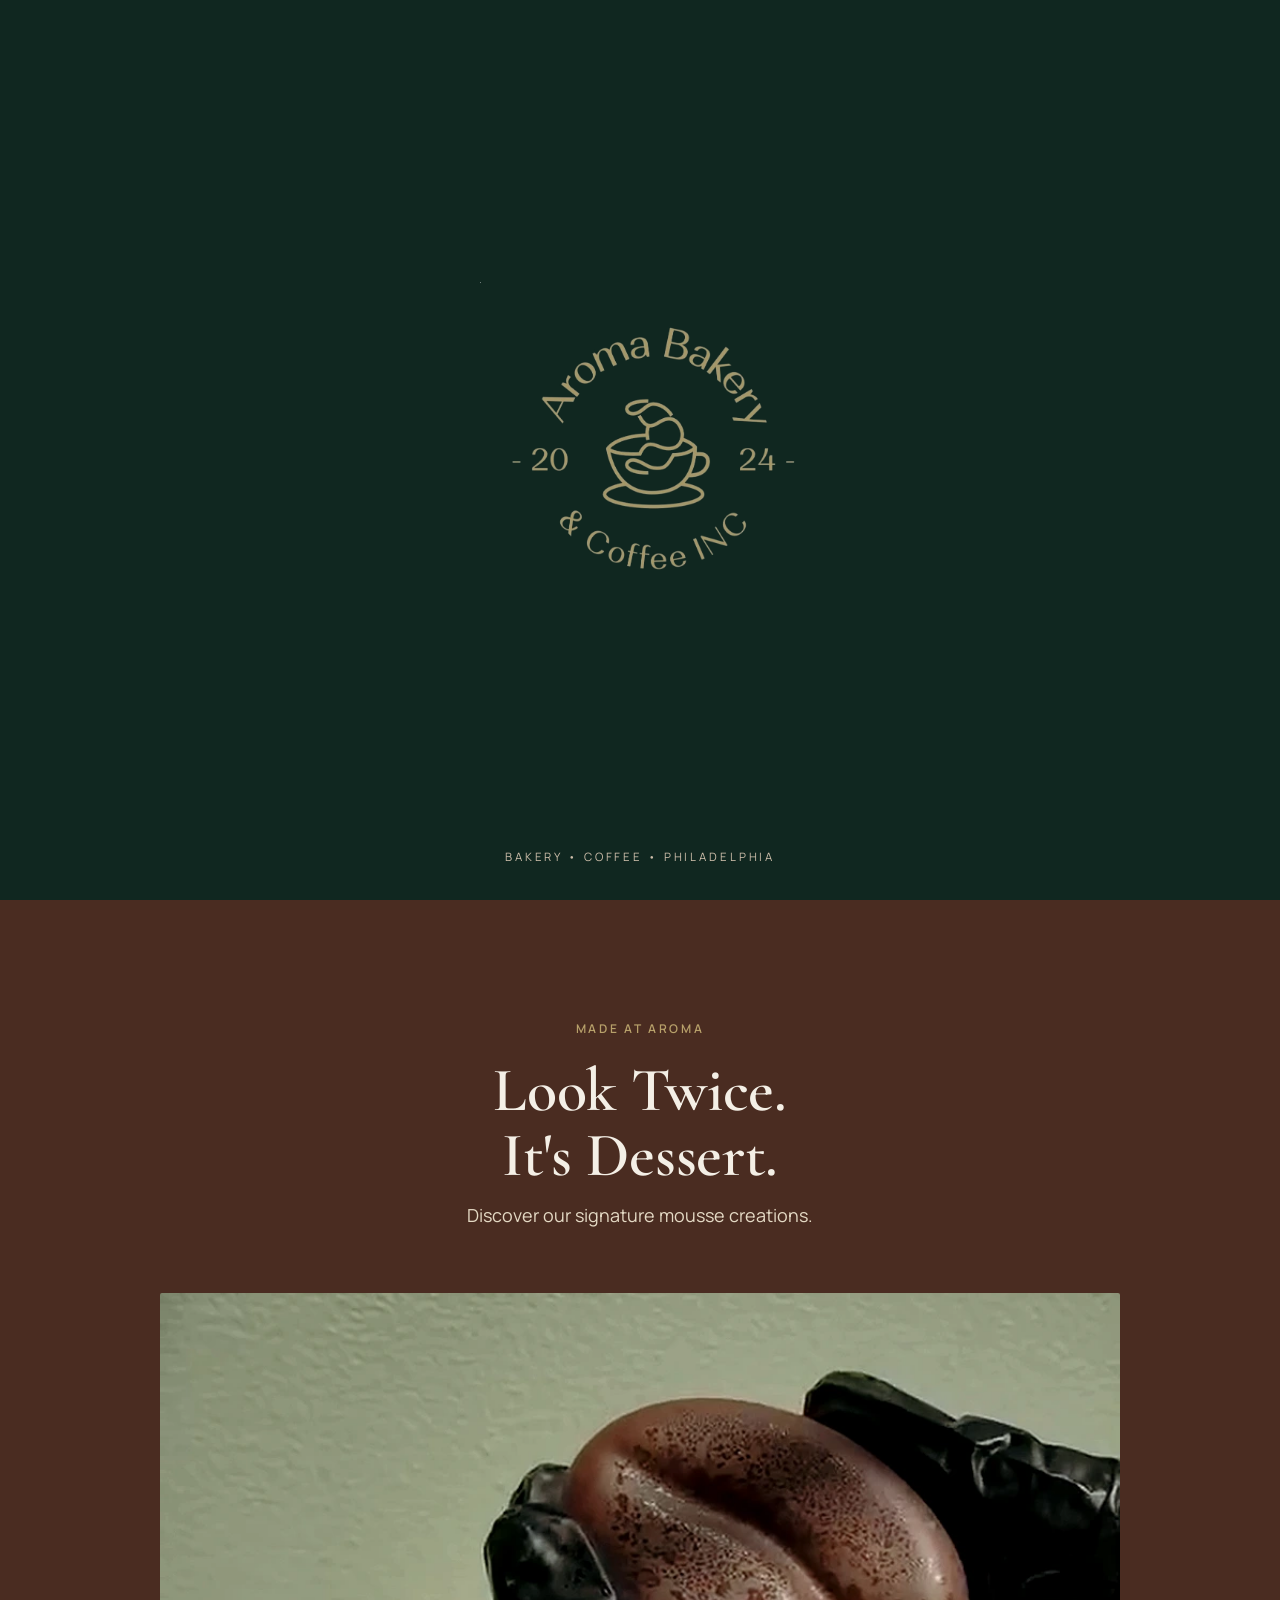
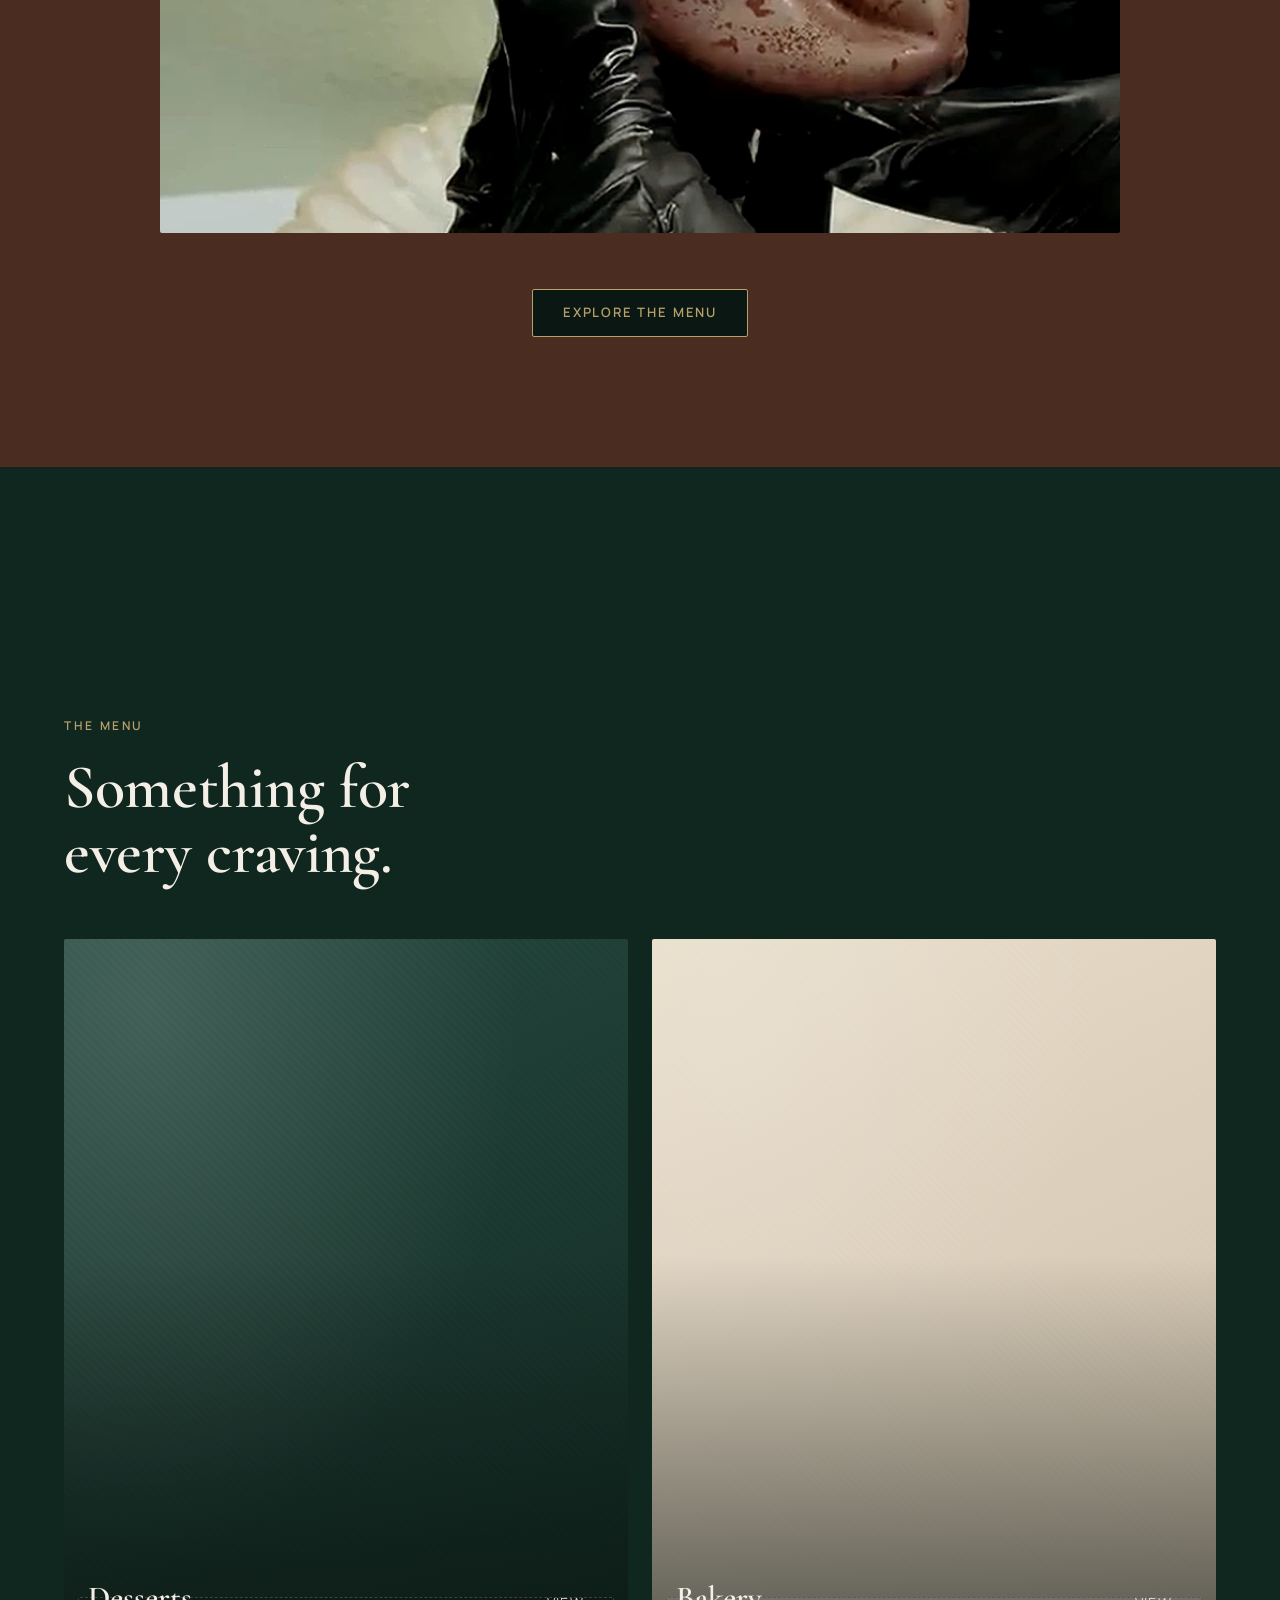
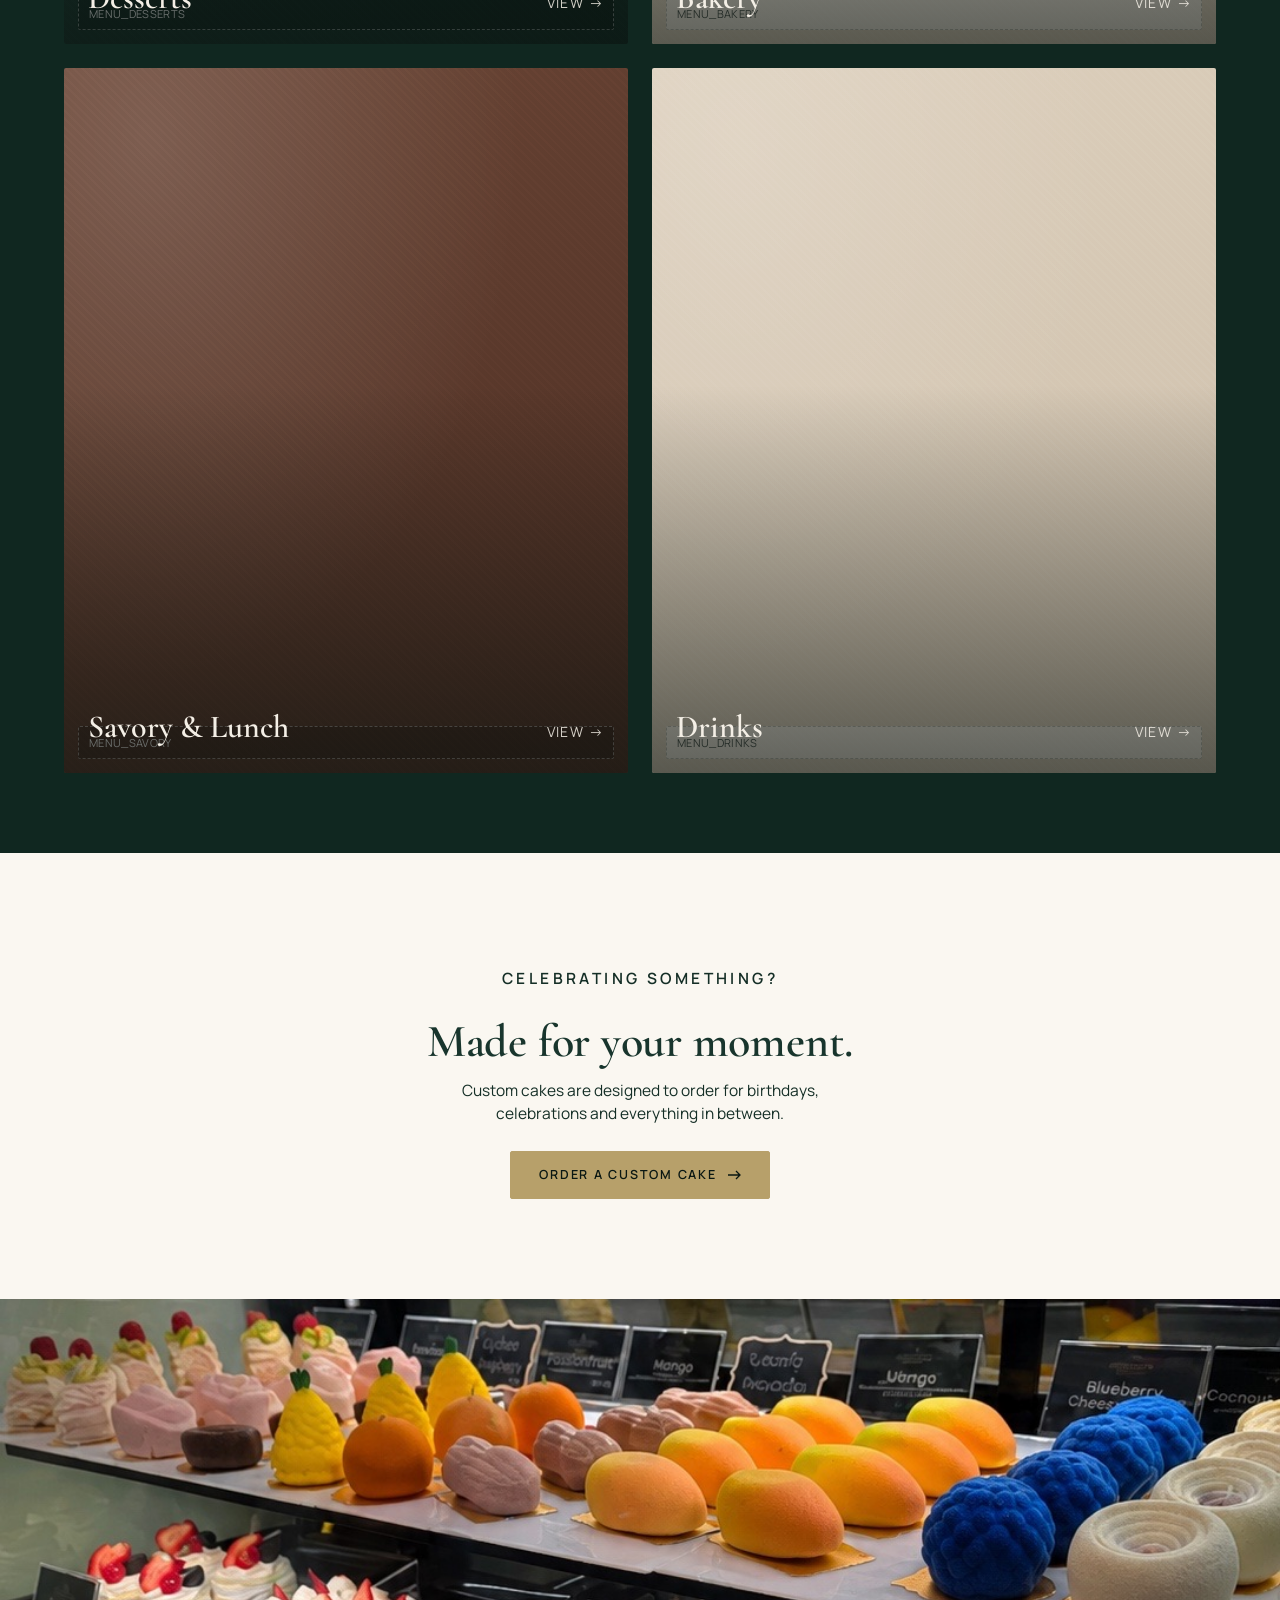
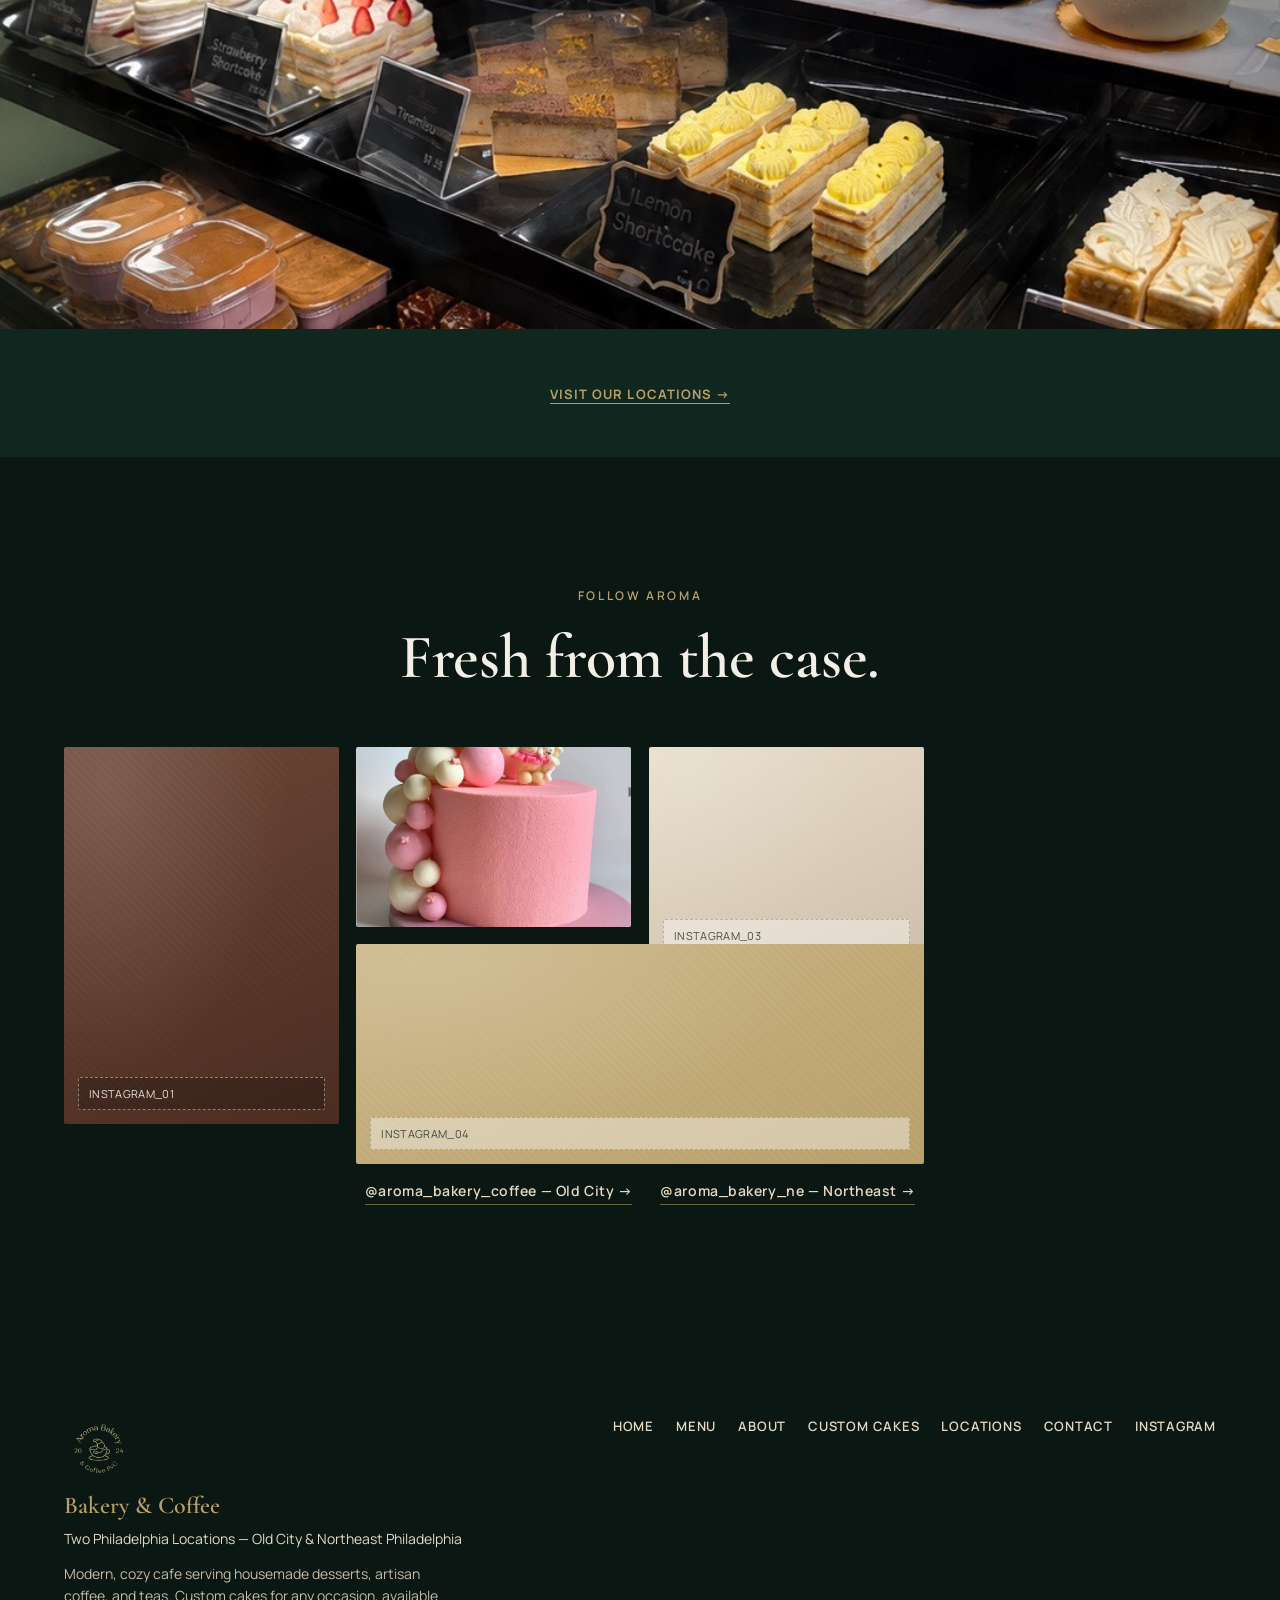
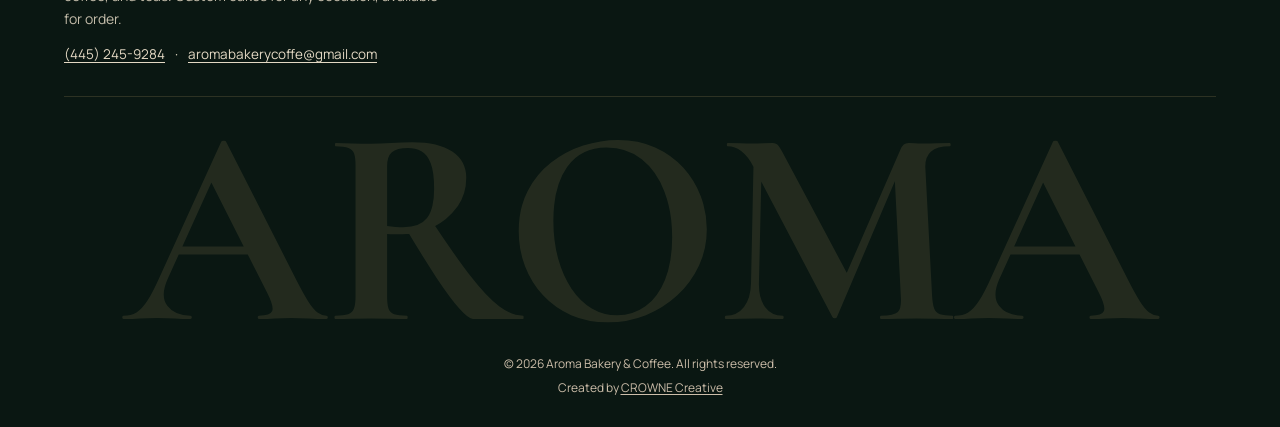
==== index.html @ 5c38203a "Simplify location cards, uniform Custom Cakes gallery, real pastry-case photo Locations page: remove" ====
<!DOCTYPE html>
<html lang="en">
<head>
<meta charset="UTF-8">
<meta name="viewport" content="width=device-width, initial-scale=1, viewport-fit=cover">
<title>Aroma Bakery &amp; Coffee | Desserts, Coffee &amp; Custom Cakes in Philadelphia</title>
<meta name="description" content="Aroma Bakery &amp; Coffee serves housemade desserts, artisan coffee, tea, pastries, custom cakes and more at two Philadelphia locations — Old City and Northeast Philadelphia.">
<link rel="canonical" href="https://www.aromabakeryandcoffee.com/">

<!-- Open Graph -->
<meta property="og:type" content="website">
<meta property="og:site_name" content="Aroma Bakery & Coffee">
<meta property="og:title" content="Aroma Bakery & Coffee | Philadelphia Bakery, Pastries, Cakes & Coffee">
<meta property="og:description" content="Modern, cozy cafe serving housemade desserts, artisan coffee and teas across two Philadelphia locations — Old City and Northeast Philadelphia.">
<meta property="og:image" content="/assets/img/og-cover.jpg">
<meta property="og:url" content="https://www.aromabakeryandcoffee.com/">
<meta name="twitter:card" content="summary_large_image">

<script type="application/ld+json">
{
  "@context": "https://schema.org",
  "@graph": [
    {
      "@type": "Organization",
      "name": "Aroma Bakery & Coffee",
      "description": "Modern, cozy cafe serving housemade desserts, artisan coffee, and teas. Custom cakes for any occasion, available for order.",
      "url": "https://www.aromabakeryandcoffee.com/",
      "email": "aromabakerycoffe@gmail.com",
      "telephone": "+14452459284",
      "sameAs": ["https://instagram.com/aroma_bakery_coffee", "https://instagram.com/aroma_bakery_ne"]
    },
    {
      "@type": "Bakery",
      "name": "Aroma Bakery & Coffee",
      "description": "The Old City location of Aroma Bakery & Coffee — modern, cozy cafe serving housemade desserts, artisan coffee, and teas. Custom cakes for any occasion, available for order.",
      "url": "https://www.aromabakeryandcoffee.com/locations.html",
      "telephone": "+14452459284",
      "email": "aromabakerycoffe@gmail.com",
      "priceRange": "$$",
      "servesCuisine": "Bakery, Café, Pastries, Coffee",
      "address": {
        "@type": "PostalAddress",
        "streetAddress": "160 N 3rd St",
        "addressLocality": "Philadelphia",
        "addressRegion": "PA",
        "addressCountry": "US"
      },
      "openingHoursSpecification": {
        "@type": "OpeningHoursSpecification",
        "dayOfWeek": ["Monday","Tuesday","Wednesday","Thursday","Friday","Saturday","Sunday"],
        "opens": "09:00",
        "closes": "18:00"
      },
      "sameAs": ["https://instagram.com/aroma_bakery_coffee"]
    },
    {
      "@type": "Bakery",
      "name": "Aroma Bakery",
      "description": "The Northeast Philadelphia location of Aroma Bakery & Coffee — custom cakes, tartlets, macarons, mousse desserts, pastries, quiches and celebration desserts.",
      "url": "https://www.aromabakeryandcoffee.com/locations.html",
      "telephone": "+14452459284",
      "email": "aromabakerycoffe@gmail.com",
      "priceRange": "$$",
      "servesCuisine": "Bakery, Pastries, Custom Cakes",
      "address": {
        "@type": "PostalAddress",
        "streetAddress": "1916 Welsh Rd",
        "addressLocality": "Philadelphia",
        "addressRegion": "PA",
        "postalCode": "19115",
        "addressCountry": "US"
      },
      "openingHoursSpecification": {
        "@type": "OpeningHoursSpecification",
        "dayOfWeek": ["Monday","Tuesday","Wednesday","Thursday","Friday","Saturday","Sunday"],
        "opens": "09:00",
        "closes": "18:00"
      },
      "sameAs": ["https://instagram.com/aroma_bakery_ne"]
    }
  ]
}
</script>

<link rel="preconnect" href="https://fonts.googleapis.com">
<link rel="preconnect" href="https://fonts.gstatic.com" crossorigin>
<link href="https://fonts.googleapis.com/css2?family=Cormorant+Garamond:ital,wght@0,500;0,600;0,700;1,500&family=Manrope:wght@400;500;600;700&display=swap" rel="stylesheet">

<link rel="icon" type="image/jpeg" href="assets/img/aroma-logo.jpg">
<link rel="stylesheet" href="assets/css/styles.css">
</head>
<body>

<!-- ============ INTRO SPLASH ============ -->
<!-- Fires once per browser session (sessionStorage-gated) and respects
     prefers-reduced-motion. -->
<div class="intro-splash" id="introSplash" aria-hidden="true">
  <div class="intro-splash-inner">
    <img class="intro-logo" src="assets/img/aroma-logo-mark.png" alt="Aroma Bakery & Coffee" width="861" height="787">
    <p class="intro-subtitle">Bakery • Coffee • Philadelphia</p>
  </div>
</div>

<a class="skip-link" href="#main">Skip to content</a>

<!-- ============ HEADER ============ -->
<header class="site-header" id="siteHeader">
  <div class="header-inner">
    <div class="header-side header-left">
      <button class="menu-trigger" id="menuTrigger" aria-haspopup="true" aria-expanded="false" aria-controls="mobileNav">
        <span class="menu-trigger-lines" aria-hidden="true"><span></span><span></span></span>
        <span class="menu-trigger-label">Menu</span>
      </button>
      <a href="about.html" class="header-link only-desktop">About</a>
    </div>

    <a href="#top" class="header-brand" aria-label="Aroma Bakery & Coffee — home">
      <img src="assets/img/aroma-logo-mark.png" alt="Aroma Bakery & Coffee" class="header-logo" width="861" height="787">
    </a>

    <div class="header-side header-right">
      <a href="custom-cakes.html" class="header-link only-wide">Custom Cakes</a>
      <a href="locations.html" class="header-link only-desktop">Locations</a>
      <a href="https://instagram.com/aroma_bakery_coffee" class="header-link only-desktop" target="_blank" rel="noopener noreferrer">Instagram</a>
      <a href="tel:+14452459284" class="header-link header-cta">Call / Order</a>
    </div>
  </div>
</header>

<!-- ============ MOBILE NAV ============ -->
<nav class="mobile-nav" id="mobileNav" aria-label="Mobile navigation" aria-hidden="true">
  <ul class="mobile-nav-list">
    <li style="--i:0"><a href="menu.html">Menu</a></li>
    <li style="--i:1"><a href="about.html">About</a></li>
    <li style="--i:2"><a href="custom-cakes.html">Custom Cakes</a></li>
    <li style="--i:3"><a href="locations.html">Locations</a></li>
    <li style="--i:4"><a href="tel:+14452459284">Call Us</a></li>
  </ul>
  <div class="mobile-nav-foot">
    <a href="https://instagram.com/aroma_bakery_coffee" target="_blank" rel="noopener noreferrer">Instagram</a>
  </div>
</nav>
<div class="mobile-nav-scrim" id="mobileScrim"></div>

<main id="main">

  <!-- ============ HERO ============ -->
  <!-- Kept deliberately simple, per design direction: one image, one
       brand name, one short line, one CTA. No locations copy, no second
       button. -->
  <section class="hero" id="top">
    <div class="hero-media">
      <img class="hero-img" src="assets/img/hero-storefront.jpg"
           alt="Aroma Bakery & Coffee storefront with green entrance doors in Philadelphia"
           fetchpriority="high" width="1448" height="1086" data-reveal-immediate>
      <div class="hero-scrim"></div>
    </div>

    <div class="hero-content">
      <h1 class="hero-title" aria-label="Aroma Bakery & Coffee">
        <span class="hero-word" data-reveal style="--d:0">Aroma</span>
        <span class="hero-word hero-word--amp" data-reveal style="--d:1">Bakery &amp; Coffee</span>
      </h1>
      <p class="hero-sub" data-reveal style="--d:2">Handmade desserts.<br>Artisan coffee.</p>
      <div class="hero-actions" data-reveal style="--d:3">
        <a href="menu.html" class="btn btn--light">Explore Menu</a>
      </div>
    </div>

    <a href="#mousse" class="scroll-cue" aria-label="Scroll to discover">
      <span>Scroll to discover</span>
      <svg width="12" height="20" viewBox="0 0 12 20" fill="none" aria-hidden="true"><path d="M1 1l5 17 5-17" stroke="currentColor" stroke-width="1.2"/></svg>
    </a>
  </section>

  <!-- ============ SIGNATURE MOUSSE VIDEO FEATURE ============ -->
  <!-- The homepage's second (and last) deliberate motion moment, after the
       green intro. Decorative/atmosphere footage — the meaningful content
       is the heading and supporting line, not the video itself, so the
       video is aria-hidden and out of tab order; nothing here requires a
       screen-reader user to interact with a player. Separate mobile/
       desktop cuts via <source media>, evaluated once at load. main.js
       already guards for #mousseVideo and pauses it (falling back to the
       poster frame) under prefers-reduced-motion. -->
  <section class="mousse-feature" id="mousse">
    <div class="mousse-head">
      <p class="eyebrow" data-reveal>Made at Aroma</p>
      <h2 class="display-lg" data-reveal>Look Twice.<br>It's Dessert.</h2>
      <p class="mousse-sub" data-reveal style="--d:1">Discover our signature mousse creations.</p>
    </div>

    <div class="mousse-frame" data-reveal style="--d:2">
      <video id="mousseVideo" class="mousse-video" autoplay muted loop
             playsinline preload="metadata"
             poster="assets/img/signature-mousse-poster.webp"
             aria-hidden="true" tabindex="-1">
        <source src="assets/video/aroma-signature-mousse-mobile.mp4" type="video/mp4" media="(max-width: 640px)">
        <source src="assets/video/aroma-signature-mousse-desktop.mp4" type="video/mp4">
      </video>
    </div>

    <a href="menu.html" class="btn btn--dark mousse-cta" data-reveal style="--d:3">Explore the Menu</a>
  </section>

  <!-- ============ MENU INTRODUCTION ============ -->
  <section class="menu-intro-section" id="menu">
    <div class="section-head">
      <p class="eyebrow" data-reveal>The Menu</p>
      <h2 class="display-lg" data-reveal>Something for<br>every craving.</h2>
    </div>

    <div class="menu-cat-grid">
      <a href="menu.html" class="menu-cat-card" data-reveal>
        <div class="ph-photo" data-tone="forest" data-caption="MENU_DESSERTS" role="img" aria-label="Placeholder — desserts category photograph"></div>
        <div class="menu-cat-label">
          <span class="menu-cat-name">Desserts</span>
          <span class="menu-cat-arrow">View →</span>
        </div>
      </a>
      <a href="menu.html#panel-bread" class="menu-cat-card" data-reveal style="--d:1">
        <div class="ph-photo" data-tone="beige" data-caption="MENU_BAKERY" role="img" aria-label="Placeholder — bakery category photograph"></div>
        <div class="menu-cat-label">
          <span class="menu-cat-name">Bakery</span>
          <span class="menu-cat-arrow">View →</span>
        </div>
      </a>
      <a href="menu.html#panel-lunch" class="menu-cat-card" data-reveal style="--d:1">
        <div class="ph-photo" data-tone="chocolate" data-caption="MENU_SAVORY" role="img" aria-label="Placeholder — savory and lunch category photograph"></div>
        <div class="menu-cat-label">
          <span class="menu-cat-name">Savory &amp; Lunch</span>
          <span class="menu-cat-arrow">View →</span>
        </div>
      </a>
      <a href="menu.html#panel-coffee" class="menu-cat-card" data-reveal style="--d:2">
        <div class="ph-photo" data-tone="sage" data-caption="MENU_DRINKS" role="img" aria-label="Placeholder — drinks category photograph"></div>
        <div class="menu-cat-label">
          <span class="menu-cat-name">Drinks</span>
          <span class="menu-cat-arrow">View →</span>
        </div>
      </a>
    </div>
  </section>

  <!-- ============ ORDER A CUSTOM CAKE ============ -->
  <div class="cc-strip">
    <div class="cc-strip-inner" data-reveal>
      <p class="eyebrow">Celebrating Something?</p>
      <h2 class="display-lg">Made for your moment.</h2>
      <p>Custom cakes are designed to order for birthdays, celebrations and everything in between.</p>
      <a href="custom-cakes.html" class="cc-strip-btn">
        Order a Custom Cake
        <svg width="14" height="10" viewBox="0 0 14 10" fill="none" aria-hidden="true"><path d="M9 1l4 4-4 4M1 5h11.5" stroke="currentColor" stroke-width="1.3"/></svg>
      </a>
    </div>
  </div>

  <!-- ============ ATMOSPHERE IMAGE ============ -->
  <figure class="bleed-photo">
    <img class="bleed-photo-img" src="assets/img/bakery-case.jpg"
         alt="Aroma's pastry case filled with mousse cakes, tarts, macarons and cookies"
         loading="lazy" width="1086" height="1448">
  </figure>

  <!-- ============ VISIT OUR LOCATIONS (small link — full section lives on locations.html) ============ -->
  <div class="loc-strip">
    <a href="locations.html" data-reveal>Visit Our Locations →</a>
  </div>

  <!-- ============ FOLLOW AROMA ============ -->
  <!-- Restrained curated section, not a live embedded feed (no third-party
       JS, no tracking, no layout instability) — four static images
       linking out to each location's real Instagram. -->
  <section class="social-section">
    <p class="eyebrow" data-reveal>Follow Aroma</p>
    <h2 class="display-lg" data-reveal>Fresh from the case.</h2>
    <div class="social-mosaic">
      <div class="ph-photo social-item social-item--tall" data-tone="chocolate" data-reveal data-caption="INSTAGRAM_01" role="img" aria-label="Placeholder — Instagram photo"></div>
      <img class="social-item social-item-photo" src="assets/img/social-pink-bear-cake.jpg" alt="Pink custom cake with sugar pearl garland and a teddy bear topper, from @aroma_bakery_ne" data-reveal style="--d:1" loading="lazy" width="689" height="891">
      <div class="ph-photo social-item" data-tone="beige" data-reveal style="--d:2" data-caption="INSTAGRAM_03" role="img" aria-label="Placeholder — Instagram photo"></div>
      <div class="ph-photo social-item social-item--wide" data-tone="gold" data-reveal style="--d:1" data-caption="INSTAGRAM_04" role="img" aria-label="Placeholder — Instagram photo"></div>
    </div>
    <div class="social-follow-links" data-reveal>
      <a href="https://instagram.com/aroma_bakery_coffee" target="_blank" rel="noopener noreferrer">@aroma_bakery_coffee — Old City →</a>
      <a href="https://instagram.com/aroma_bakery_ne" target="_blank" rel="noopener noreferrer">@aroma_bakery_ne — Northeast →</a>
    </div>
  </section>

</main>

<!-- ============ FOOTER ============ -->
<footer class="site-footer">
  <div class="footer-inner">
    <div class="footer-top">
      <div class="footer-brand">
        <img src="assets/img/aroma-logo-mark.png" alt="Aroma Bakery & Coffee" class="footer-logo" width="861" height="787">
        <p class="footer-title">Bakery &amp; Coffee</p>
        <p class="footer-loc">Two Philadelphia Locations — Old City &amp; Northeast Philadelphia</p>
        <p class="footer-tagline">Modern, cozy cafe serving housemade desserts, artisan coffee, and teas. Custom cakes for any occasion, available for order.</p>
        <p class="footer-contact">
          <a href="tel:+14452459284">(445) 245-9284</a>
          <span aria-hidden="true">·</span>
          <a href="mailto:aromabakerycoffe@gmail.com">aromabakerycoffe@gmail.com</a>
        </p>
      </div>
      <nav class="footer-links" aria-label="Footer">
        <a href="index.html">Home</a>
        <a href="menu.html">Menu</a>
        <a href="about.html">About</a>
        <a href="custom-cakes.html">Custom Cakes</a>
        <a href="locations.html">Locations</a>
        <a href="locations.html">Contact</a>
        <a href="https://instagram.com/aroma_bakery_coffee" target="_blank" rel="noopener noreferrer">Instagram</a>
      </nav>
    </div>
    <div class="footer-wordmark" aria-hidden="true">Aroma</div>
    <p class="footer-copy">&copy; <span id="year"></span> Aroma Bakery &amp; Coffee. All rights reserved.</p>
    <p class="footer-credit">Created by <a href="https://crownecreative.com" target="_blank" rel="noopener noreferrer">CROWNE Creative</a></p>
  </div>
</footer>

<script src="assets/js/main.js" defer></script>
</body>
</html>
---- assets/css/styles.css ----
/* =========================================================
   AROMA BAKERY & COFFEE — Design System
   ========================================================= */

:root{
  /* -- Aroma brand palette -- */
  --forest:      #18352D;  /* deep forest green — primary */
  --forest-deep: #102720;  /* dark green — intro/deepest sections */
  --forest-black:#0A1712;  /* near-black green — footer, darkest accents */
  --forest-2:    #142E26;  /* mid green — hovers/secondary */
  --sage:        #CDBEAA;  /* soft taupe — secondary light accent */
  --pale-sage:   #E4D9C4;  /* lighter taupe-cream — muted light/off-white text on dark */
  --cream:       #F4EFE6;  /* warm cream — used sparingly, contrast sections only */
  --ivory:       #FAF7F1;  /* soft ivory — used sparingly, contrast sections only */
  --beige:       #CDBEAA;  /* soft taupe (borders etc.) */
  --chocolate:   #4A2C21;  /* dark chocolate / espresso brown */
  --gold:        #B7A06A;  /* muted gold/copper — the site's primary metallic accent */
  --gold-soft:   rgba(183,160,106,.55);
  --text:        #17231F;  /* text dark — light-section body copy */
  --white:       #ffffff;

  --font-serif: 'Cormorant Garamond', 'Georgia', serif;
  --font-sans: 'Manrope', -apple-system, BlinkMacSystemFont, sans-serif;

  --ease: cubic-bezier(.22,.61,.36,1);
  --dur-s: .5s;
  --dur-m: .8s;
  --dur-l: 1.1s;

  --header-h: 92px;
  --header-h-scrolled: 64px;

  --container: 1360px;
  --gutter: clamp(20px, 5vw, 64px);

  --safe-t: env(safe-area-inset-top, 0px);
  --safe-b: env(safe-area-inset-bottom, 0px);
  --safe-l: env(safe-area-inset-left, 0px);
  --safe-r: env(safe-area-inset-right, 0px);
}

/* ---------- Reset ---------- */
*,*::before,*::after{
  box-sizing:border-box;
  /* Flex/grid items default to min-width:auto (their content's intrinsic
     size), which can silently force a track/item wider than its container
     and blow out the page horizontally. Reset it everywhere — safe for
     non-flex/grid boxes since it's equivalent to the default there. */
  min-width:0;
}
html{
  scroll-behavior:smooth;
  -webkit-text-size-adjust:100%;
  max-width:100%;
  overflow-x:clip;
}
body{
  margin:0;
  max-width:100%;
  background:var(--forest-deep);
  color:var(--text);
  font-family:var(--font-sans);
  font-weight:400;
  line-height:1.5;
  overflow-x:clip;
  -webkit-font-smoothing:antialiased;
}
img,svg{ max-width:100%; display:block; }
a{ color:inherit; text-decoration:none; }
ul{ margin:0; padding:0; list-style:none; }
button{ font:inherit; color:inherit; background:none; border:0; cursor:pointer; padding:0; }
h1,h2,h3,p{ margin:0; }

@media (prefers-reduced-motion: reduce){
  html{ scroll-behavior:auto; }
  *,*::before,*::after{
    animation-duration:.01ms !important;
    animation-iteration-count:1 !important;
    transition-duration:.01ms !important;
    scroll-behavior:auto !important;
  }
}

.skip-link{
  position:absolute; left:-999px; top:0; z-index:999;
  background:var(--forest); color:var(--cream); padding:12px 20px;
}
.skip-link:focus{ left:12px; top:12px; }

:focus-visible{ outline:2px solid var(--gold); outline-offset:3px; }

.only-desktop{ display:none; }
@media (min-width:900px){ .only-desktop{ display:inline-flex; } }
/* Custom Cakes only joins the header nav once there's genuinely room for
   it (iPad landscape and below keep it in the mobile panel instead, where
   it already lives, rather than crowding/wrapping the header). */
.only-wide{ display:none; }
@media (min-width:1180px){ .only-wide{ display:inline-flex; } }

/* ---------- Typography helpers ---------- */
.eyebrow{
  font-family:var(--font-sans);
  font-size:12px;
  letter-spacing:.22em;
  text-transform:uppercase;
  font-weight:600;
  color:var(--forest-2);
  margin-bottom:clamp(14px,2vw,20px);
}
.eyebrow--light{ color:var(--sage); }

.display-xl{
  font-family:var(--font-serif);
  font-weight:600;
  font-size:clamp(42px, 8vw, 112px);
  line-height:.98;
  letter-spacing:-.01em;
  color:var(--forest);
  text-transform:uppercase;
  overflow-wrap:break-word;
}
/* Higher specificity than .display-lg/.display-xl alone (which both set
   their own default color), so this "light" modifier reliably wins
   regardless of which size class it's paired with or source order. */
.display-xl--light,
.display-xl.display-xl--light,
.display-lg.display-xl--light{ color:var(--cream); }

.display-lg{
  font-family:var(--font-serif);
  font-weight:600;
  font-size:clamp(32px, 5vw, 62px);
  line-height:1.05;
  letter-spacing:-.005em;
  color:var(--forest);
  overflow-wrap:break-word;
}

.body-lg{
  font-size:clamp(17px,1.4vw,20px);
  line-height:1.65;
  color:var(--text);
  max-width:46ch;
  font-weight:400;
}
.body-md{
  font-size:16px;
  line-height:1.7;
  color:var(--text);
  max-width:52ch;
}
.body-md--light{ color:var(--pale-sage); }

.text-link{
  display:inline-block;
  margin-top:22px;
  font-size:14px;
  letter-spacing:.04em;
  font-weight:600;
  color:var(--forest);
  border-bottom:1px solid var(--forest-2);
  padding-bottom:3px;
  transition:opacity .3s var(--ease);
}
.text-link:hover{ opacity:.65; }

/* ---------- Buttons ---------- */
.btn{
  display:inline-flex;
  align-items:center;
  justify-content:center;
  min-height:48px;
  padding:0 30px;
  font-family:var(--font-sans);
  font-size:13px;
  letter-spacing:.14em;
  text-transform:uppercase;
  font-weight:600;
  border-radius:2px;
  border:1px solid transparent;
  transition:background .35s var(--ease), color .35s var(--ease), border-color .35s var(--ease), transform .3s var(--ease);
}
.btn:hover{ transform:translateY(-1px); }
/* Gold-filled — the site's primary CTA look: pops against both dark
   photography and light contrast sections alike. */
.btn--light{ background:var(--gold); color:var(--forest-black); }
.btn--light:hover{ background:var(--pale-sage); }
/* Gold outline over dark/transparent — secondary CTA on dark sections. */
.btn--outline-light{ background:transparent; color:var(--cream); border-color:var(--gold-soft); }
.btn--outline-light:hover{ background:rgba(183,160,106,.14); border-color:var(--gold); color:var(--cream); }
/* Dark fill + gold border/text — primary CTA on light contrast sections. */
.btn--dark{ background:var(--forest-black); color:var(--gold); border-color:var(--gold); }
.btn--dark:hover{ background:var(--gold); color:var(--forest-black); }
.btn--outline-dark{ background:transparent; color:var(--forest); border-color:var(--forest); }
.btn--outline-dark:hover{ background:var(--forest); color:var(--cream); }

/* ---------- Placeholder photography ---------- */
/* Real Aroma photographs replace these blocks. Each carries a data-caption
   describing exactly what photo belongs there. */
.ph-photo{
  position:relative;
  width:100%; height:100%;
  min-height:220px;
  background:
    radial-gradient(120% 140% at 15% 10%, rgba(255,255,255,.14), transparent 55%),
    linear-gradient(155deg, var(--tone-a,#26493F), var(--tone-b,#102720));
  overflow:hidden;
  isolation:isolate;
}
.ph-photo[data-tone="forest"]{ --tone-a:#26493F; --tone-b:#102720; }
.ph-photo[data-tone="sage"]{ --tone-a:#ddd0bd; --tone-b:#CDBEAA; }
.ph-photo[data-tone="beige"]{ --tone-a:#e8ddc9; --tone-b:#CDBEAA; }
.ph-photo[data-tone="chocolate"]{ --tone-a:#6b4636; --tone-b:#4A2C21; }
.ph-photo[data-tone="gold"]{ --tone-a:#cbb586; --tone-b:#B7A06A; }

.ph-photo::before{
  content:"";
  position:absolute; inset:0;
  background-image:
    repeating-linear-gradient(45deg, rgba(255,255,255,.035) 0 2px, transparent 2px 6px);
  mix-blend-mode:overlay;
}
.ph-photo::after{
  content:attr(data-caption);
  position:absolute;
  left:14px; right:14px; bottom:14px;
  font-family:var(--font-sans);
  font-size:11px;
  line-height:1.4;
  letter-spacing:.03em;
  color:rgba(255,255,255,.86);
  background:rgba(0,0,0,.22);
  padding:8px 10px;
  border:1px dashed rgba(255,255,255,.4);
  border-radius:2px;
}
.ph-photo[data-tone="beige"]::after,
.ph-photo[data-tone="sage"]::after,
.ph-photo[data-tone="gold"]::after{
  color:rgba(30,40,35,.8);
  background:rgba(255,255,255,.4);
  border-color:rgba(30,40,35,.25);
}

/* =========================================================
   INTRO SPLASH
   ========================================================= */
.intro-splash{
  position:fixed;
  inset:0;
  width:100vw;
  height:100vh;
  height:100dvh;
  z-index:1000;
  background:var(--forest-deep);
  display:flex;
  align-items:center;
  justify-content:center;
  padding:
    max(24px, var(--safe-t))
    max(24px, var(--safe-r))
    max(24px, var(--safe-b))
    max(24px, var(--safe-l));
  transition:opacity .7s var(--ease), visibility .7s var(--ease);
}
.intro-splash.is-hidden{
  opacity:0;
  visibility:hidden;
  pointer-events:none;
}
.intro-splash-inner{
  display:flex;
  flex-direction:column;
  align-items:center;
  gap:clamp(16px,2.4vw,26px);
  text-align:center;
}
.intro-logo{
  width:clamp(150px,32vw,320px);
  min-height:0;
  aspect-ratio:861/787;
  object-fit:contain;
  opacity:0;
  filter:blur(6px);
  transform:scale(.97);
  transition:opacity 1.1s cubic-bezier(.22,.61,.36,1), filter 1.1s cubic-bezier(.22,.61,.36,1), transform 1.1s cubic-bezier(.22,.61,.36,1);
  transition-delay:.1s;
}
.intro-splash.is-visible .intro-logo{
  opacity:1;
  filter:blur(0);
  transform:scale(1);
}
.intro-subtitle{
  font-size:11.5px;
  letter-spacing:.25em;
  text-transform:uppercase;
  color:var(--sage);
  opacity:0;
  transform:translateY(6px);
  transition:opacity .7s var(--ease), transform .7s var(--ease);
  transition-delay:1.1s;
}
.intro-splash.is-visible .intro-subtitle{
  opacity:1;
  transform:translateY(0);
}
@media (prefers-reduced-motion: reduce){
  .intro-logo{ transition:opacity .3s linear !important; filter:none !important; transform:none !important; }
  .intro-subtitle{ transition:opacity .3s linear !important; transform:none !important; }
}

/* =========================================================
   HEADER
   ========================================================= */
.site-header{
  position:fixed; top:0; left:0; right:0;
  z-index:100;
  min-height:calc(var(--header-h) + var(--safe-t));
  padding-top:var(--safe-t);
  display:flex; align-items:center;
  transition:min-height .5s var(--ease), padding .5s var(--ease), background .5s var(--ease), box-shadow .5s var(--ease), border-color .5s var(--ease);
  background:transparent;
}
.site-header.is-scrolled{
  min-height:calc(var(--header-h-scrolled) + var(--safe-t));
  background:rgba(10,23,18,.92);
  backdrop-filter:blur(10px);
  box-shadow:0 1px 0 rgba(0,0,0,.4);
}
.header-inner{
  width:100%;
  max-width:var(--container);
  margin:0 auto;
  padding:0 max(var(--gutter), var(--safe-r)) 0 max(var(--gutter), var(--safe-l));
  display:grid;
  grid-template-columns:1fr auto 1fr;
  align-items:center;
  gap:16px;
}
/* Grid items default to min-width:auto (content size), which can blow out
   the track and cause page-level horizontal overflow on narrow screens —
   allow them to actually shrink. */
.header-inner > *{ min-width:0; }
.header-side{ display:flex; align-items:center; gap:clamp(10px,2.4vw,28px); min-width:0; }
.header-right{ justify-content:flex-end; }

.header-link{
  font-size:12.5px;
  letter-spacing:.1em;
  text-transform:uppercase;
  font-weight:600;
  color:var(--cream);
  transition:color .35s var(--ease), opacity .3s ease;
  padding:10px 2px;
}
.header-link:hover{ color:var(--gold); opacity:1; }
.header-cta{
  border:1px solid var(--gold-soft);
  padding:9px 14px;
  border-radius:2px;
  text-align:center;
  transition:background .35s var(--ease), border-color .35s var(--ease);
}
.header-cta:hover{ background:rgba(183,160,106,.14); border-color:var(--gold); }
/* Prevent the CTA/nav labels from wrapping (and lock their width so they
   can't be squeezed) once there's actually room — below that, letting
   them shrink/wrap beats forcing horizontal page scroll. */
@media (min-width:420px){
  .header-link{ white-space:nowrap; }
  .header-cta{ flex-shrink:0; }
}
@media (min-width:900px){
  .header-cta{ padding:9px 18px; }
}
.site-header.is-scrolled .header-cta{ border-color:var(--gold-soft); }

.menu-trigger{
  display:flex; align-items:center; gap:10px;
  color:var(--cream);
  transition:color .5s var(--ease);
  min-height:44px;
}
.menu-trigger-lines{ display:flex; flex-direction:column; gap:5px; width:22px; }
.menu-trigger-lines span{ display:block; height:1px; background:currentColor; transition:transform .4s var(--ease), opacity .4s var(--ease); }
.menu-trigger-label{ font-size:12.5px; letter-spacing:.1em; text-transform:uppercase; font-weight:600; }

.header-brand{
  display:flex; flex-direction:column; align-items:center;
  text-align:center;
  color:var(--cream);
  transition:color .5s var(--ease), transform .5s var(--ease);
}
/* The real Aroma logo mark — a self-contained circular badge (its own
   symbol/type only, no background shape — it reads directly against the
   header itself, transparent hero or solid scrolled state alike. */
.header-logo{
  width:clamp(50px,5.8vw,64px);
  height:auto;
  aspect-ratio:861/787;
  object-fit:contain;
  transition:width .5s var(--ease);
}
.site-header.is-scrolled .header-logo{ width:44px; }
.brand-line--main{
  font-family:var(--font-serif);
  font-weight:600;
  font-size:clamp(22px, 2.6vw, 30px);
  letter-spacing:.03em;
  text-transform:uppercase;
  transition:font-size .5s var(--ease);
}
.site-header.is-scrolled .brand-line--main{ font-size:20px; }
.brand-line--sub{
  font-size:9.5px;
  letter-spacing:.28em;
  text-transform:uppercase;
  font-weight:600;
  opacity:.85;
  margin-top:2px;
}

/* ---------- Mobile Nav ---------- */
.mobile-nav{
  position:fixed; inset:0; z-index:200;
  background:var(--forest);
  color:var(--cream);
  display:flex; flex-direction:column;
  justify-content:center;
  overflow-y:auto;
  padding:
    max(24px, var(--safe-t))
    max(var(--gutter), var(--safe-r))
    max(24px, var(--safe-b))
    max(var(--gutter), var(--safe-l));
  transform:translateY(-100%);
  transition:transform .6s var(--ease);
}
.mobile-nav.is-open{ transform:translateY(0); }
.mobile-nav-list{ display:flex; flex-direction:column; gap:6px; }
.mobile-nav-list li{
  opacity:0; transform:translateY(16px);
  transition:opacity .5s var(--ease), transform .5s var(--ease);
  transition-delay:calc(var(--i) * .06s);
}
.mobile-nav.is-open .mobile-nav-list li{ opacity:1; transform:translateY(0); }
.mobile-nav-list a{
  font-family:var(--font-serif);
  font-size:clamp(34px, 10vw, 56px);
  font-weight:600;
  letter-spacing:-.01em;
  padding:6px 0;
  display:inline-block;
}
.mobile-nav-list a:hover{ color:var(--sage); }
.mobile-nav-foot{
  margin-top:48px;
  display:flex; justify-content:space-between;
  font-size:12px; letter-spacing:.08em; text-transform:uppercase;
  opacity:.7;
}
.mobile-nav-scrim{ display:none; }

/* =========================================================
   HERO
   ========================================================= */
.hero{
  position:relative;
  height:100svh;
  min-height:560px;
  display:flex; flex-direction:column;
  justify-content:flex-end;
  overflow:hidden;
  color:var(--cream);
}
.hero-media{ position:absolute; inset:0; z-index:0; }
.hero-img{
  position:absolute; inset:-4% ;
  height:108%; width:108%;
  object-fit:cover;
  object-position:center 30%;
  transform:scale(1);
  transition:transform 3.5s cubic-bezier(.16,.62,.2,1);
}
.hero.is-loaded .hero-img{ transform:scale(1.035); }
.hero-scrim{
  position:absolute; inset:0;
  background:
    linear-gradient(180deg, rgba(16,39,32,.4) 0%, rgba(16,39,32,.22) 32%, rgba(16,39,32,.58) 100%);
}
.hero-content{
  position:relative; z-index:2;
  padding:0 var(--gutter) clamp(56px,9vh,110px);
  max-width:var(--container);
  margin:0 auto;
  width:100%;
}
.hero-eyebrow{ color:var(--sage); }
.hero-title{
  font-family:var(--font-serif);
  font-weight:700;
  text-transform:uppercase;
  font-size:clamp(48px, 11vw, 132px);
  line-height:.92;
  letter-spacing:-.01em;
  margin:0 0 20px;
}
.hero-word{ display:block; overflow:hidden; }
.hero-word span, .hero-word{ }
.hero-sub{
  font-size:clamp(15px,1.6vw,19px);
  max-width:38ch;
  color:var(--pale-sage);
  margin-bottom:30px;
}
.hero-actions{ display:flex; flex-wrap:wrap; gap:14px; }

[data-reveal]{
  opacity:0;
  transform:translateY(28px);
  transition:opacity var(--dur-m) var(--ease), transform var(--dur-m) var(--ease);
  transition-delay:calc(var(--d,0) * .1s);
}
[data-reveal].is-visible,
[data-reveal-immediate]{ opacity:1; transform:translateY(0); }
.hero [data-reveal].is-visible{ opacity:1; transform:translateY(0); }

.scroll-cue{
  position:absolute; left:50%; bottom:24px; z-index:2;
  transform:translateX(-50%);
  display:flex; flex-direction:column; align-items:center; gap:8px;
  color:rgba(244,239,230,.85);
  font-size:10.5px; letter-spacing:.2em; text-transform:uppercase;
  animation:cueBob 2.4s ease-in-out infinite;
}
@keyframes cueBob{ 0%,100%{ transform:translate(-50%,0);} 50%{ transform:translate(-50%,8px);} }

/* =========================================================
   SECTION LAYOUT — shared
   ========================================================= */
section{ position:relative; }
.section-head{
  max-width:var(--container);
  margin:0 auto;
  padding:clamp(70px,11vw,130px) var(--gutter) clamp(30px,5vw,54px);
}

/* =========================================================
   SIGNATURE MOUSSE VIDEO FEATURE
   The homepage's second (and last) deliberate motion moment, after the
   green intro — one restrained, muted, looping video framed by generous
   cream space, not a full-bleed background. Autoplay/pause behavior for
   the real <video> is handled in main.js once that element exists;
   nothing here needs to change when the placeholder is swapped in.
   ========================================================= */
.mousse-feature{
  background:var(--chocolate);
  text-align:center;
  padding:clamp(70px,10vw,120px) var(--gutter) clamp(80px,11vw,130px);
}
.mousse-head{ max-width:640px; margin:0 auto clamp(40px,6vw,64px); }
.mousse-sub{ font-size:clamp(15px,1.6vw,18px); color:var(--pale-sage); margin-top:14px; }

.mousse-frame{
  max-width:960px;
  margin:0 auto clamp(36px,5vw,56px);
  aspect-ratio:16/9;
  border-radius:2px;
  overflow:hidden;
  background:var(--forest-deep);
}
.mousse-video,
.mousse-video-placeholder{
  width:100%;
  height:100%;
  object-fit:cover;
  object-position:center;
  display:block;
}
@media (max-width:1024px){
  .mousse-frame{ aspect-ratio:4/3; }
}
@media (max-width:640px){
  .mousse-frame{ aspect-ratio:4/5; }
}

/* ---------- Homepage menu-world categories ---------- */
.menu-intro-section{ background:var(--forest-deep); padding:clamp(70px,10vw,120px) 0 clamp(50px,7vw,80px); }
.menu-cat-grid{
  max-width:var(--container);
  margin:0 auto;
  padding:0 var(--gutter);
  display:grid;
  grid-template-columns:1fr;
  gap:clamp(14px,2vw,24px);
}
@media (min-width:640px){
  .menu-cat-grid{ grid-template-columns:1fr 1fr; }
}
.menu-cat-card{
  position:relative;
  aspect-ratio:4/5;
  overflow:hidden;
  border-radius:2px;
  display:block;
}
.menu-cat-card .ph-photo{ transition:transform .65s var(--ease); }
.menu-cat-card:hover .ph-photo{ transform:scale(1.03); }
.menu-cat-card::after{
  content:"";
  position:absolute; inset:0;
  background:linear-gradient(180deg, transparent 45%, rgba(10,18,15,.6) 100%);
  pointer-events:none;
}
.menu-cat-label{
  position:absolute; left:24px; right:24px; bottom:22px; z-index:2;
  color:var(--cream);
  display:flex; align-items:baseline; justify-content:space-between; gap:12px;
}
.menu-cat-name{ font-family:var(--font-serif); font-size:clamp(24px,2.6vw,32px); font-weight:600; }
.menu-cat-arrow{ font-size:14px; letter-spacing:.1em; text-transform:uppercase; opacity:.85; }

/* ---------- Homepage "Order a Custom Cake" CTA strip ---------- */
/* Deliberately small — a single line + button between the menu teasers
   and the next section, not a competing homepage hero. */
/* Deliberate contrast section — the site's warm ivory pause between two
   dark sections, per the section rhythm. */
.cc-strip{
  background:var(--ivory);
  text-align:center;
  padding:clamp(64px,9vw,100px) var(--gutter);
}
.cc-strip-inner{ max-width:560px; margin:0 auto; }
.cc-strip-inner .eyebrow{ color:var(--forest-2); }
.cc-strip-inner .display-lg{ font-size:clamp(28px,4vw,46px); }
.cc-strip p{ font-size:15.5px; color:var(--forest-2); margin:14px auto 26px; max-width:44ch; }
.cc-strip-btn{
  display:inline-flex; align-items:center; gap:10px;
  min-height:48px; padding:0 28px;
  font-family:var(--font-sans); font-size:12.5px; letter-spacing:.14em;
  text-transform:uppercase; font-weight:600;
  color:var(--forest-black); border:1px solid var(--gold);
  border-radius:2px; background:var(--gold);
  transition:background .35s var(--ease), color .35s var(--ease);
}
.cc-strip-btn:hover{ background:transparent; color:var(--forest-black); }
.cc-strip-btn svg{ transition:transform .3s var(--ease); }
.cc-strip-btn:hover svg{ transform:translateX(4px); }

/* ---------- Full bleed break ---------- */
.bleed-photo{ margin:0; height:min(70vh,640px); }
.bleed-photo .ph-photo{ min-height:100%; }
.bleed-photo-img{ width:100%; height:100%; object-fit:cover; object-position:center 35%; display:block; }

/* ---------- Menu ---------- */
.menu-section{ background:var(--forest-deep); }
/* Standalone menu.html has no hero above it, so reserve room for the
   fixed header instead of letting content start underneath it. */
.menu-section--page .section-head{ padding-top:calc(var(--header-h) + clamp(40px,6vw,64px)); }
.menu-intro{ margin-top:6px; }
.menu-tabs{
  max-width:var(--container);
  margin:0 auto;
  padding:0 var(--gutter);
  display:flex; gap:clamp(18px,3vw,40px);
  border-bottom:1px solid rgba(183,160,106,.28);
  overflow-x:auto;
  scrollbar-width:none;
}
.menu-tabs::-webkit-scrollbar{ display:none; }
.menu-tab{
  position:relative;
  padding:16px 2px 18px;
  font-family:var(--font-serif);
  font-size:clamp(17px,2vw,22px);
  font-weight:600;
  color:var(--sage);
  white-space:nowrap;
  transition:color .35s var(--ease);
}
.menu-tab::after{
  content:""; position:absolute; left:0; right:0; bottom:-1px; height:2px;
  background:var(--gold);
  transform:scaleX(0); transform-origin:left;
  transition:transform .4s var(--ease);
}
.menu-tab.is-active{ color:var(--gold); }
.menu-tab.is-active::after{ transform:scaleX(1); }
.menu-tab:hover{ color:var(--cream); }

.menu-panels{ max-width:var(--container); margin:0 auto; padding:clamp(34px,5vw,56px) var(--gutter) clamp(80px,10vw,130px); }
.menu-panel{ display:none; }
.menu-panel.is-active{
  display:block;
  animation:panelIn .5s var(--ease);
}
@keyframes panelIn{ from{ opacity:0; transform:translateY(10px);} to{ opacity:1; transform:translateY(0);} }
.menu-cats{ display:grid; grid-template-columns:repeat(3,1fr); gap:clamp(28px,4vw,50px); }
@media (max-width:899px){ .menu-cats{ grid-template-columns:1fr; } }
/* iPad / tablet: 2-column, not the cramped 3-col desktop grid or a single stretched column */
@media (min-width:640px) and (max-width:1024px){
  .menu-cats{ grid-template-columns:repeat(2,1fr); }
}
.menu-cat--wide{ grid-column:1/-1; }
.menu-cat h3{
  font-family:var(--font-serif); font-size:22px; font-weight:600;
  color:var(--cream); margin-bottom:14px;
  padding-bottom:10px; border-bottom:1px solid rgba(183,160,106,.3);
}
.menu-cat li{
  padding:7px 0; font-size:15px; color:var(--pale-sage);
  display:flex; align-items:baseline; gap:8px;
}
.menu-cat li::before{ content:"—"; color:var(--gold); font-size:12px; }
.menu-note{ margin-top:14px; font-size:13px; font-style:italic; color:var(--sage); }

/* Sticky mobile tab bar */
@media (max-width:640px){
  .menu-tabs{ position:sticky; top:var(--header-h-scrolled); z-index:20; background:var(--forest-deep); }
}

/* ---------- Sweet/food tab — dark editorial gallery ---------- */
/* Replaces plain text lists for the dessert menu: a deep chocolate-brown
   editorial canvas, desserts at varied heights/sizes, thin ivory type
   naming each one nearby — styled after a luxury pastry editorial rather
   than a conventional menu graphic. Category names from the real Aroma
   menu are kept; only the *presentation* changes here. */
.food-editorial{
  background:var(--chocolate);
  border-radius:2px;
  padding:clamp(28px,4vw,56px) clamp(20px,3.5vw,48px);
  margin-bottom:clamp(28px,4vw,48px);
}
.food-editorial:last-child{ margin-bottom:0; }
.food-editorial-head{ margin-bottom:clamp(28px,4vw,44px); }
.food-editorial-head .eyebrow{ color:var(--gold); margin-bottom:8px; }
.food-editorial-head h3{
  font-family:var(--font-serif); font-weight:600; color:var(--cream);
  font-size:clamp(24px,2.8vw,34px);
}
.food-editorial-grid{
  display:grid;
  grid-template-columns:repeat(6,1fr);
  gap:clamp(14px,1.8vw,22px);
  align-items:end;
}
.food-editorial-item{
  position:relative;
  margin:0;
  grid-column:span 3;
  aspect-ratio:3/4;
  border-radius:2px;
  overflow:hidden;
}
.food-editorial .menu-note{ color:var(--pale-sage); margin-top:16px; }
.food-editorial-item--lg{ grid-column:span 4; aspect-ratio:4/5; }
.food-editorial-item--sm{ grid-column:span 2; aspect-ratio:1/1; }
.food-editorial-item .ph-photo{ transition:transform .65s var(--ease); }
.food-editorial-item:hover .ph-photo{ transform:scale(1.03); }
.food-editorial-item::before{
  content:""; position:absolute; inset:0; z-index:1;
  background:linear-gradient(180deg, transparent 55%, rgba(20,10,6,.72) 100%);
  pointer-events:none;
}
.food-editorial-name{
  position:absolute; left:16px; right:16px; bottom:14px; z-index:2;
  font-family:var(--font-serif); font-weight:500; font-style:italic;
  color:var(--cream); font-size:clamp(15px,1.6vw,19px);
  letter-spacing:.01em;
}
@media (max-width:640px){
  .food-editorial-grid{ grid-template-columns:repeat(2,1fr); }
  .food-editorial-item{ grid-column:span 1 !important; aspect-ratio:3/4 !important; }
}

/* ---------- Drinks tab — real menu artwork gallery ---------- */
/* Coffee & Espresso / Tea / Matcha are finished graphics, not text lists —
   displayed large, full aspect ratio, generous breathing room. Swap each
   .drink-menu-art placeholder for a real <img> (see the HTML comment
   above the Drinks panel in menu.html). */
.drink-menu-gallery{
  display:flex;
  flex-direction:column;
  gap:clamp(40px,6vw,72px);
  max-width:760px;
  margin:0 auto;
}
.drink-menu-block{ text-align:center; }
.drink-menu-block .eyebrow{ margin-bottom:10px; }
/* Placeholder (div.ph-photo) sizing */
.drink-menu-art{
  width:100%;
  height:auto;
  aspect-ratio:3/4;
  border-radius:2px;
  overflow:hidden;
  margin:0 auto;
}
/* Real artwork: apply this same class directly to the <img> (see comment
   above the Drinks panel) — object-fit:contain preserves the full graphic
   at its natural aspect ratio rather than cropping it. */
img.drink-menu-art{
  height:auto;
  aspect-ratio:auto;
  object-fit:contain;
  box-shadow:0 0 0 1px rgba(183,160,106,.25);
}
.menu-cats--spaced{ margin-top:clamp(40px,6vw,64px); }

/* ---------- Social ---------- */
.social-section{ background:var(--forest-black); text-align:center; padding:clamp(80px,12vw,130px) var(--gutter); }
.social-mosaic{
  max-width:var(--container); margin:clamp(36px,5vw,56px) auto;
  display:grid; grid-template-columns:repeat(4,1fr); grid-auto-rows:180px;
  gap:clamp(10px,1.4vw,18px);
  text-align:left;
}
.social-item{ border-radius:2px; overflow:hidden; }
.social-item-photo{ width:100%; height:100%; object-fit:cover; display:block; }
.social-item--tall{ grid-row:span 2; grid-column:span 1; }
.social-item--wide{ grid-column:span 2; }

.social-follow-links{
  display:flex; flex-wrap:wrap; justify-content:center;
  gap:16px 28px; margin-top:30px;
}
.social-follow-links a{
  font-size:14px; letter-spacing:.04em; font-weight:600;
  color:var(--pale-sage); border-bottom:1px solid var(--gold-soft);
  padding-bottom:3px; transition:color .3s var(--ease), opacity .3s var(--ease);
}
.social-follow-links a:hover{ color:var(--gold); opacity:1; }
@media (max-width:768px){
  .social-mosaic{ grid-template-columns:repeat(2,1fr); grid-auto-rows:160px; }
  .social-item--wide{ grid-column:span 2; }
}

/* ---------- Our Locations ---------- */
.locations-section{ background:var(--ivory); overflow:hidden; }
.locations-head{
  max-width:var(--container);
  margin:0 auto;
  padding:clamp(80px,12vw,130px) var(--gutter) clamp(40px,6vw,64px);
}
.locations-head .body-lg{ max-width:52ch; }

.locations-grid{
  display:grid;
  grid-template-columns:1fr;
}
@media (min-width:900px){
  .locations-grid{ grid-template-columns:1fr 1fr; }
}

.location-card{ display:flex; flex-direction:column; }
.location-photo{ aspect-ratio:4/3; }
@media (min-width:900px){
  .location-photo{ aspect-ratio:auto; height:clamp(280px,32vw,420px); }
}

.location-body{
  flex:1;
  padding:clamp(36px,5vw,56px) var(--gutter);
  display:flex; flex-direction:column; gap:16px;
}
.location-card--light .location-body{ background:var(--cream); color:var(--text); }
.location-card--dark .location-body{ background:var(--forest); color:var(--cream); }

.location-index{
  font-size:12px; letter-spacing:.2em; text-transform:uppercase; font-weight:600;
  opacity:.65;
}
.location-card--dark .location-index{ color:var(--sage); opacity:1; }
.location-card--light .location-index{ color:var(--forest-2); opacity:1; }

.location-name{
  font-family:var(--font-serif); font-weight:600;
  font-size:clamp(30px,3.6vw,42px);
  line-height:1.05;
}
.location-card--light .location-name{ color:var(--forest); }
.location-card--dark .location-name{ color:var(--cream); }

.location-address{
  font-style:normal;
  font-size:15px;
  line-height:1.7;
  opacity:.9;
}

.location-meta{
  display:grid;
  grid-template-columns:1fr 1fr;
  gap:16px;
  padding:18px 0;
  border-top:1px solid;
  border-bottom:1px solid;
}
.location-card--light .location-meta{ border-color:var(--beige); }
.location-card--dark .location-meta{ border-color:rgba(246,241,231,.22); }

.location-label{
  font-size:11px; letter-spacing:.14em; text-transform:uppercase; font-weight:600;
  opacity:.6; margin-bottom:4px;
}
.location-value{ font-size:15px; line-height:1.55; display:inline-block; }
a.location-value{ text-decoration:underline; text-underline-offset:3px; text-decoration-color:currentColor; opacity:.9; transition:opacity .3s var(--ease); }
a.location-value:hover{ opacity:.6; }

.location-actions{ display:flex; flex-wrap:wrap; gap:12px; margin-top:6px; }

/* =========================================================
   CUSTOM CAKES PAGE
   ========================================================= */
.cc-hero{
  padding-top:var(--header-h);
  display:grid;
  grid-template-columns:1fr;
  background:var(--forest-deep);
}
.cc-hero-head{
  padding:clamp(48px,8vw,90px) var(--gutter) clamp(32px,5vw,48px);
  max-width:720px;
  margin:0 auto;
  text-align:center;
}
.cc-hero-head .body-lg{ margin:0 auto 8px; }

/* ---------- Custom Cakes gallery — 6 images, uniform grid ---------- */
/* Every tile the same size and aspect ratio, centered, arranged in even
   rows — a straightforward gallery rather than a mixed editorial mosaic. */
.cc-gallery{ background:var(--chocolate); padding:clamp(50px,8vw,90px) var(--gutter) clamp(70px,10vw,110px); }
.cc-gallery-grid{
  max-width:1100px;
  margin:0 auto;
  display:grid;
  grid-template-columns:repeat(3,1fr);
  gap:clamp(16px,2vw,28px);
}
.cc-item{
  position:relative; border-radius:2px; overflow:hidden;
  aspect-ratio:4/5;
  box-shadow:0 0 0 1px rgba(183,160,106,.18);
}
.cc-item-photo{ transition:transform .65s var(--ease); width:100%; height:100%; object-fit:cover; display:block; }
.cc-item:hover .cc-item-photo{ transform:scale(1.03); }

@media (max-width:768px){
  .cc-gallery-grid{ grid-template-columns:repeat(2,1fr); }
}
@media (max-width:480px){
  .cc-gallery-grid{ grid-template-columns:1fr; max-width:420px; }
}

.cc-cta{
  background:var(--forest);
  color:var(--cream);
  text-align:center;
  padding:clamp(80px,12vw,130px) var(--gutter);
}
.cc-cta p.body-md{ margin:0 auto 8px; color:var(--pale-sage); }
.cc-cta .hero-actions{ justify-content:center; margin-top:20px; }

/* ---------- WhatsApp CTA ---------- */
.whatsapp-cta svg{ flex-shrink:0; }

/* =========================================================
   ABOUT PAGE — single dark image hero + short intro, deliberately simple
   ========================================================= */
.about-hero{
  position:relative;
  padding-top:var(--header-h);
  min-height:calc(var(--header-h) + 380px);
  display:flex; align-items:center; justify-content:center;
  text-align:center;
  overflow:hidden;
}
@media (min-width:900px){ .about-hero{ min-height:calc(var(--header-h) + 480px); } }
.about-hero .ph-photo{ position:absolute; inset:0; z-index:0; }
.about-hero-overlay{
  position:absolute; inset:0; z-index:1;
  background:linear-gradient(180deg, rgba(16,39,32,.6), rgba(16,39,32,.78));
}
.about-hero-inner{ position:relative; z-index:2; padding:32px var(--gutter); max-width:720px; margin:0 auto; }
.about-hero-inner .eyebrow{ color:var(--sage); }
.about-hero-inner .display-lg{ color:var(--cream); }
.about-hero-inner .body-lg{ color:var(--pale-sage); margin:14px auto 0; }

.about-intro{ background:var(--ivory); padding:clamp(56px,9vw,100px) var(--gutter) clamp(70px,10vw,110px); }
.about-intro-inner{ max-width:640px; margin:0 auto; text-align:center; }
.about-intro-inner p + p{ margin-top:18px; }

/* =========================================================
   LOCATIONS PAGE
   ========================================================= */
.loc-hero{
  position:relative;
  padding-top:var(--header-h);
  min-height:calc(var(--header-h) + 280px);
  display:flex; align-items:center; justify-content:center;
  text-align:center;
  overflow:hidden;
}
@media (min-width:900px){ .loc-hero{ min-height:calc(var(--header-h) + 380px); } }
.loc-hero .ph-photo{ position:absolute; inset:0; z-index:0; }
.loc-hero-overlay{
  position:absolute; inset:0; z-index:1;
  background:linear-gradient(180deg, rgba(16,39,32,.55), rgba(16,39,32,.72));
}
.loc-hero-inner{ position:relative; z-index:2; padding:32px var(--gutter); }
.loc-hero-crumb{
  font-size:12.5px; letter-spacing:.14em; text-transform:uppercase;
  color:var(--pale-sage); margin-bottom:14px; font-weight:600;
}
.loc-hero-title{
  font-family:var(--font-serif); font-weight:600; color:var(--cream);
  font-size:clamp(30px,5.2vw,56px); letter-spacing:.01em; line-height:1.1;
}

.loc-map{ background:var(--forest); padding:clamp(20px,3vw,32px) var(--gutter); }
.loc-map-frame{
  max-width:var(--container); margin:0 auto;
  position:relative; overflow:hidden; border-radius:2px;
  height:350px;
}
@media (min-width:900px){ .loc-map-frame{ height:480px; } }
.loc-map-frame iframe{ position:absolute; inset:0; width:100%; height:100%; border:0; filter:grayscale(.2) sepia(.08) contrast(1.03) brightness(.92); }

.loc-intro{ background:var(--forest-deep); padding:clamp(56px,8vw,96px) var(--gutter) clamp(30px,5vw,48px); }
.loc-intro-inner{
  max-width:var(--container); margin:0 auto;
  display:grid; gap:16px 40px;
  grid-template-columns:1fr;
}
@media (min-width:820px){
  .loc-intro-inner{ grid-template-columns:1.1fr .9fr; align-items:end; }
}
.loc-intro-copy{ color:var(--pale-sage); font-size:16px; line-height:1.6; max-width:44ch; }

.loc-cards{ background:var(--forest-deep); padding:0 var(--gutter) clamp(70px,10vw,110px); }
.loc-cards-grid{
  max-width:var(--container); margin:0 auto;
  display:grid; grid-template-columns:1fr; gap:clamp(28px,4vw,40px);
}
@media (min-width:860px){ .loc-cards-grid{ grid-template-columns:1fr 1fr; } }
.loc-card{
  display:flex; flex-direction:column;
  background:var(--forest);
  border:1px solid rgba(183,160,106,.22);
  border-radius:2px;
}
.loc-card-body{ padding:clamp(36px,5vw,52px) clamp(28px,4vw,40px); }
.loc-card-name{
  font-family:var(--font-serif); font-weight:600; color:var(--cream);
  font-size:clamp(21px,2.6vw,27px); line-height:1.25;
}
.loc-card-divider{ width:44px; height:1px; background:var(--gold); border:0; margin:16px 0; }
.loc-card-desc{ color:var(--pale-sage); font-size:15px; line-height:1.65; max-width:42ch; }
.loc-card-address{ font-style:normal; color:var(--cream); font-size:15px; line-height:1.6; margin-top:18px; opacity:.9; }
.loc-card-hours-label,
.loc-card-address-label{
  font-size:11.5px; letter-spacing:.14em; text-transform:uppercase;
  color:var(--sage); font-weight:600; display:block; margin-bottom:4px;
}
.loc-card-hours{ margin-top:16px; color:var(--cream); font-size:15px; line-height:1.6; opacity:.9; }
.loc-card-cta{
  display:inline-flex; align-items:center; gap:8px; margin-top:20px;
  font-size:13px; letter-spacing:.1em; text-transform:uppercase; font-weight:700;
  color:var(--gold); text-decoration:none;
}
.loc-card-cta svg{ transition:transform .3s var(--ease); }
.loc-card-cta:hover svg{ transform:translateX(4px); }

.loc-strip{ background:var(--forest-deep); padding:clamp(36px,5vw,52px) var(--gutter); text-align:center; }
.loc-strip a{
  font-size:13px; letter-spacing:.08em; text-transform:uppercase; font-weight:700;
  color:var(--gold); text-decoration:underline; text-underline-offset:4px;
}
.loc-strip a:hover{ opacity:.7; }

/* =========================================================
   DARK SECTION TYPOGRAPHY — shared overrides for the section-level
   eyebrow/heading/body copy inside every section that now carries a dark
   (forest/chocolate/near-black) background, instead of the default
   light-section colors those helper classes assume.
   ========================================================= */
.mousse-feature .eyebrow,
.menu-intro-section .eyebrow,
.menu-section .eyebrow,
.social-section .eyebrow,
.loc-intro .eyebrow,
.cc-hero .eyebrow{ color:var(--gold); }

.mousse-feature .display-lg,
.menu-intro-section .display-lg,
.menu-section .display-lg,
.social-section .display-lg,
.loc-intro .display-lg,
.cc-hero .display-lg{ color:var(--cream); }

.mousse-feature .body-lg, .mousse-feature .body-md,
.menu-intro-section .body-lg, .menu-intro-section .body-md,
.menu-section .body-lg, .menu-section .body-md,
.social-section .body-lg,
.cc-hero .body-lg{ color:var(--pale-sage); }

.drink-menu-block .eyebrow{ color:var(--gold); }

/* ---------- Footer — the deepest, darkest section on every page ---------- */
.site-footer{ background:var(--forest-black); color:var(--cream); position:relative; overflow:hidden; }
.footer-inner{ max-width:var(--container); margin:0 auto; padding:clamp(50px,8vw,80px) var(--gutter) 30px; position:relative; z-index:1; }
.footer-top{ display:flex; flex-wrap:wrap; gap:24px 40px; justify-content:space-between; align-items:flex-start; padding-bottom:32px; border-bottom:1px solid rgba(183,160,106,.2); }
.footer-links{ padding-top:2px; }
.footer-logo{ width:64px; height:auto; aspect-ratio:861/787; object-fit:contain; margin-bottom:14px; }
.footer-title{ font-family:var(--font-serif); font-size:24px; font-weight:600; color:var(--gold); }
.footer-loc{ color:var(--pale-sage); margin-top:4px; font-size:14px; }
.footer-tagline{ max-width:42ch; margin-top:14px; font-size:14px; line-height:1.6; color:var(--pale-sage); opacity:.85; }
.footer-contact{ margin-top:14px; font-size:13.5px; display:flex; gap:10px; flex-wrap:wrap; align-items:center; color:var(--pale-sage); }
.footer-contact a{ text-decoration:underline; text-underline-offset:3px; transition:color .3s var(--ease); }
.footer-contact a:hover{ color:var(--gold); }
.footer-links{ display:flex; flex-wrap:wrap; gap:22px; font-size:13px; letter-spacing:.06em; text-transform:uppercase; font-weight:600; color:var(--pale-sage); }
.footer-links a:hover{ color:var(--gold); }
.footer-wordmark{
  font-family:var(--font-serif); font-weight:700; text-transform:uppercase;
  font-size:clamp(90px,22vw,320px); line-height:.8;
  color:var(--gold); opacity:.14;
  text-align:center; margin:20px 0 -6px;
  letter-spacing:-.01em;
  user-select:none;
}
.footer-copy{ text-align:center; font-size:12px; color:var(--sage); padding-top:18px; }
.footer-credit{ text-align:center; font-size:12px; color:var(--sage); padding-top:6px; }
.footer-credit a{ text-decoration:underline; text-underline-offset:2px; transition:color .3s var(--ease); }
.footer-credit a:hover{ color:var(--gold); }

/* ---------- Mobile menu open state (body lock) ---------- */
body.nav-open{ overflow:hidden; }

@media (max-width:640px){
  .hero-title{ font-size:clamp(42px,13vw,64px); }
}
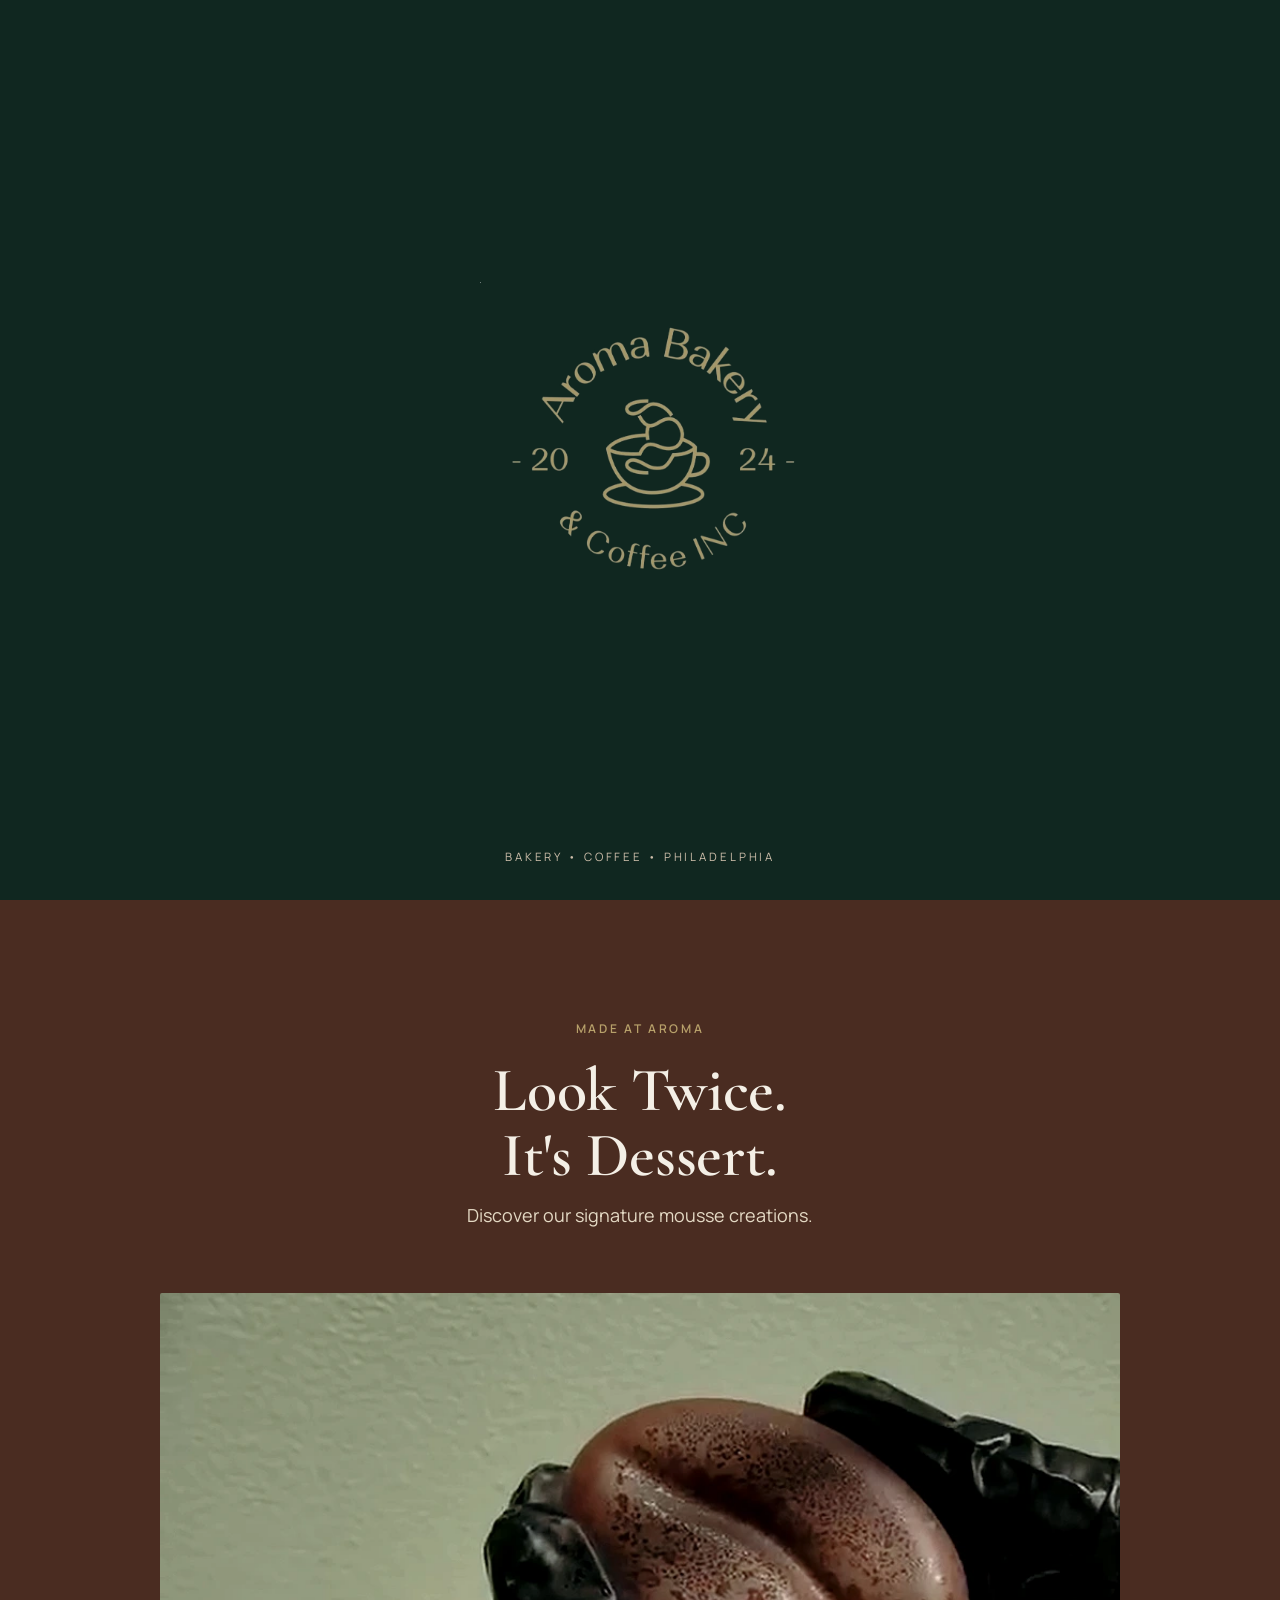
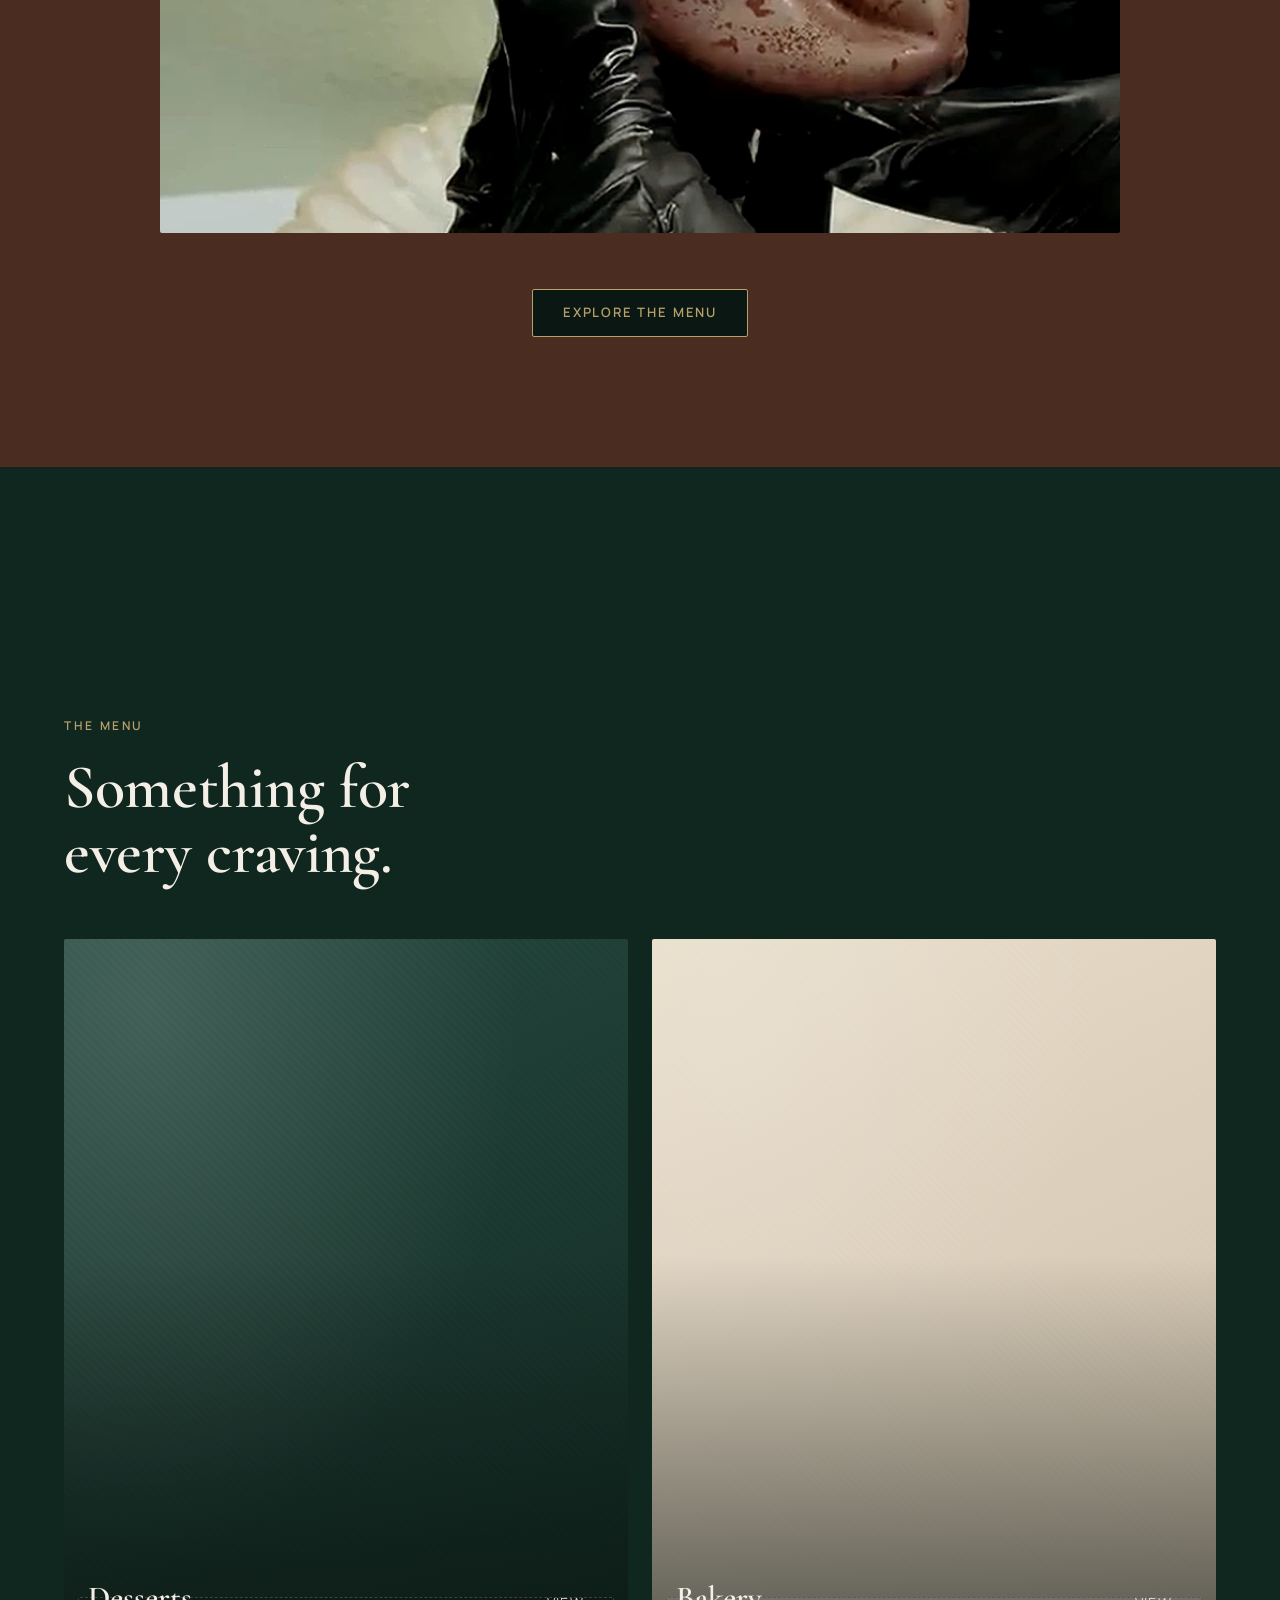
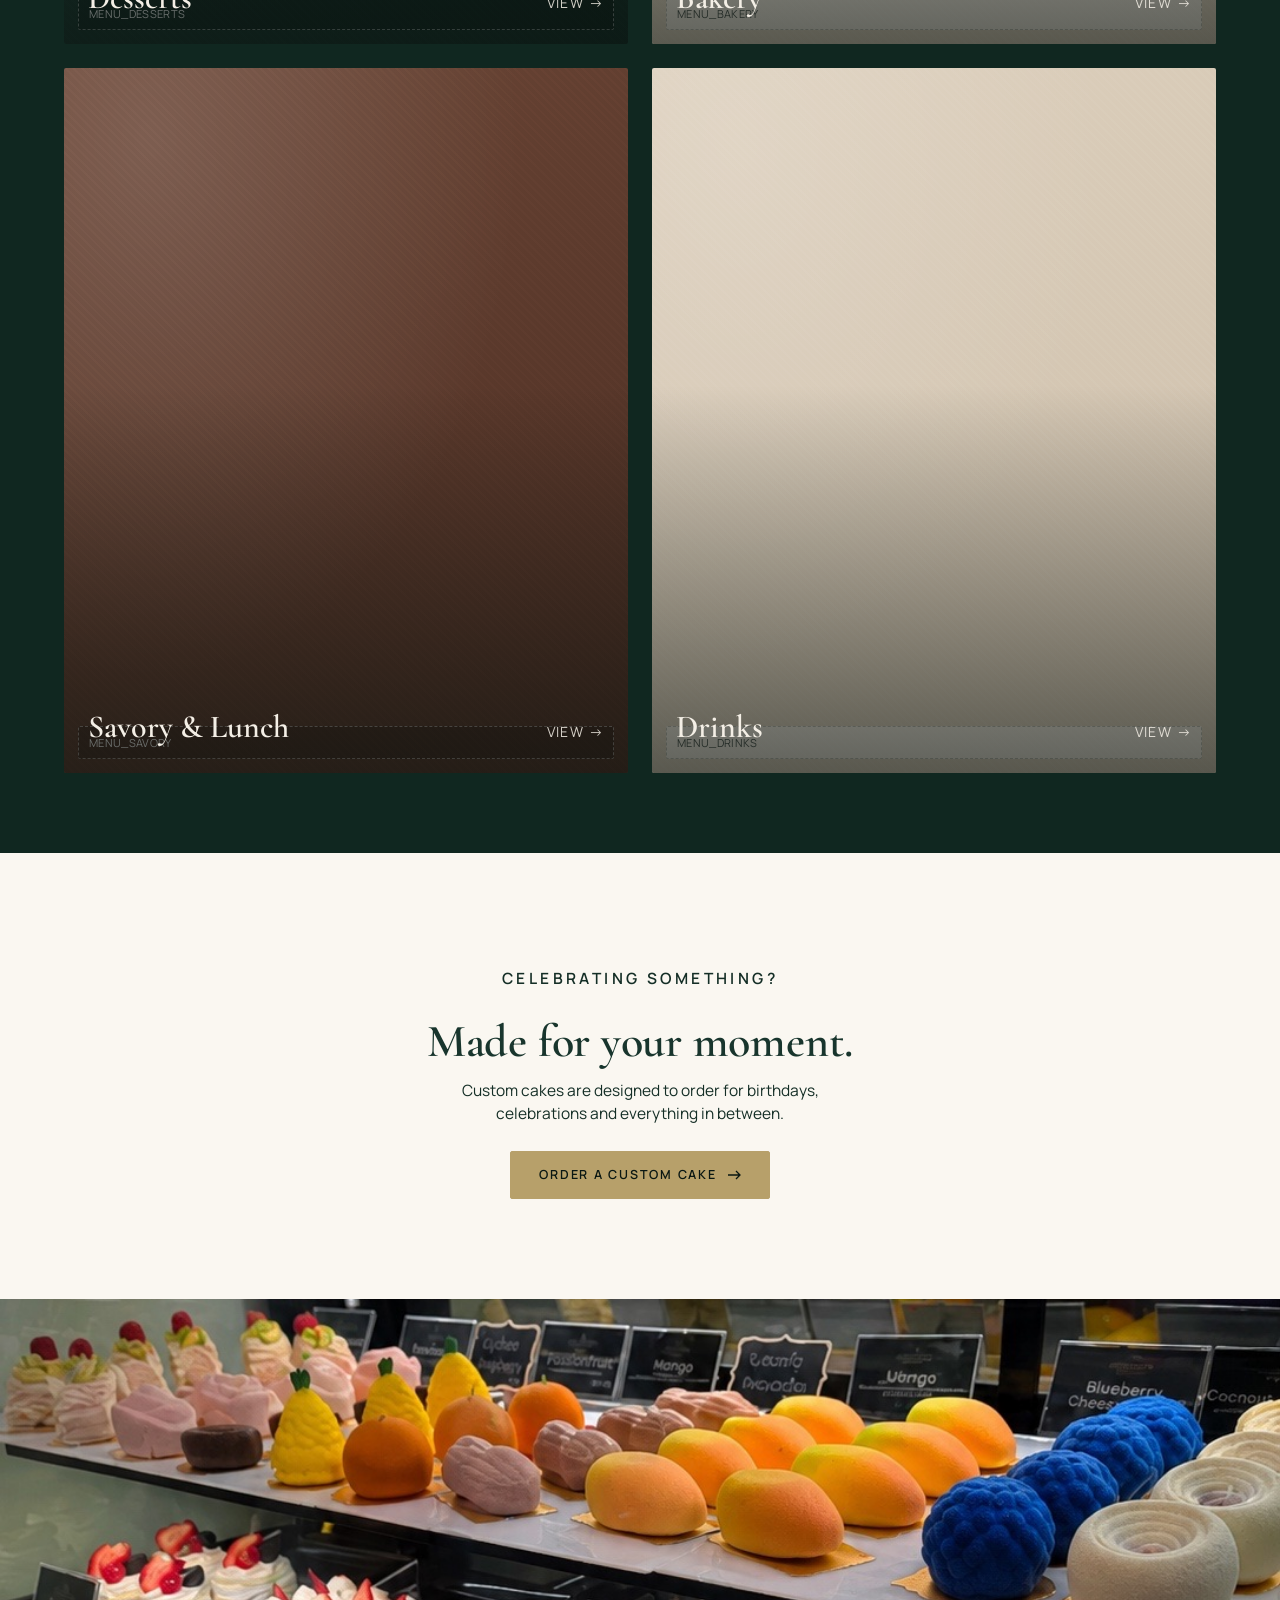
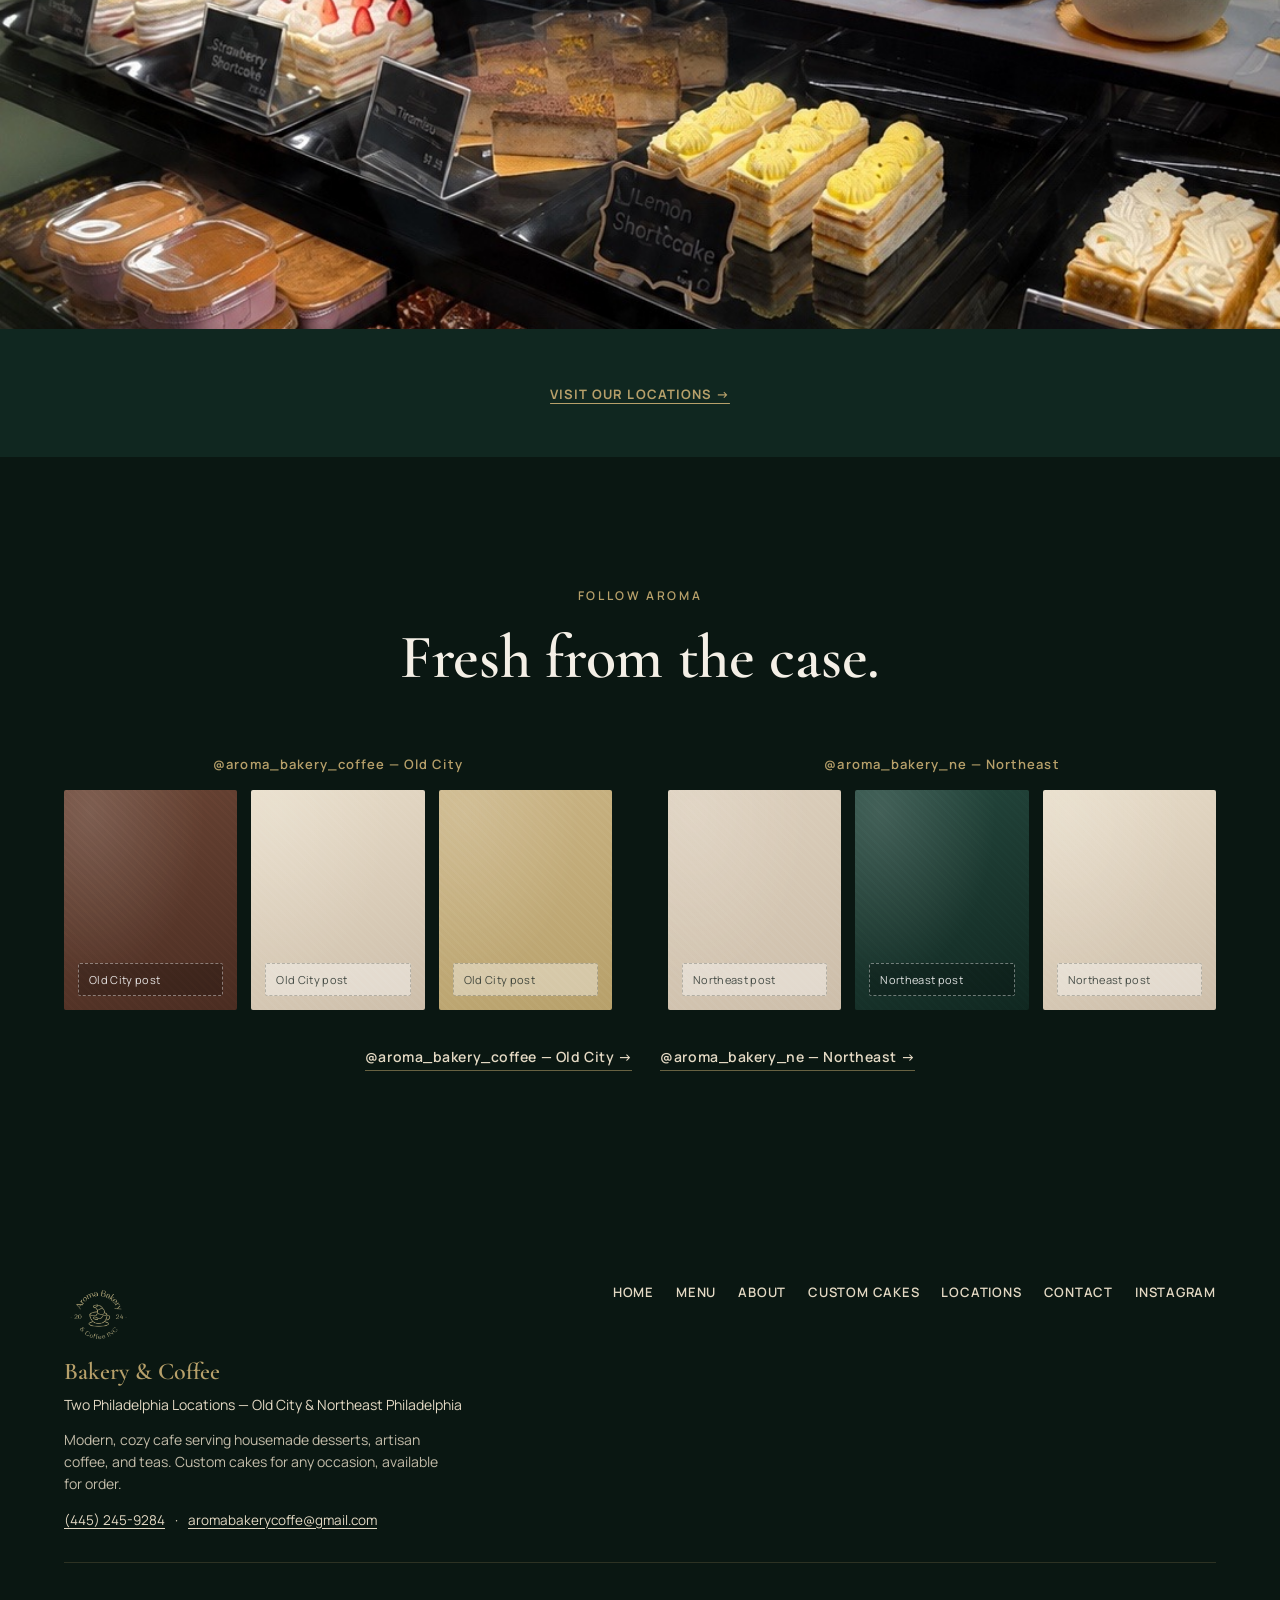
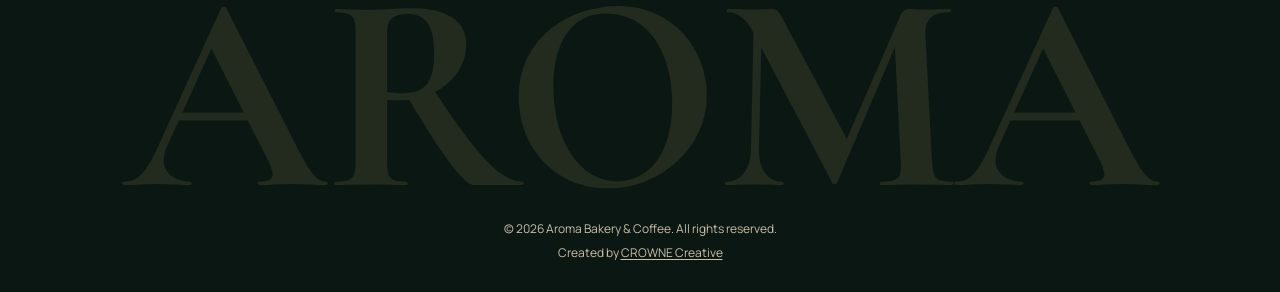
==== commit b5de6d9a: "Follow Aroma: split into 3-per-account columns, Old City tiles link to real posts Rebuilt the homepa" ====
--- a/index.html
+++ b/index.html
@@ -121,7 +121,6 @@
     <div class="header-side header-right">
       <a href="custom-cakes.html" class="header-link only-wide">Custom Cakes</a>
       <a href="locations.html" class="header-link only-desktop">Locations</a>
-      <a href="https://instagram.com/aroma_bakery_coffee" class="header-link only-desktop" target="_blank" rel="noopener noreferrer">Instagram</a>
       <a href="tel:+14452459284" class="header-link header-cta">Call / Order</a>
     </div>
   </div>
@@ -268,16 +267,30 @@
 
   <!-- ============ FOLLOW AROMA ============ -->
   <!-- Restrained curated section, not a live embedded feed (no third-party
-       JS, no tracking, no layout instability) — four static images
-       linking out to each location's real Instagram. -->
+       JS, no tracking, no layout instability) — 3 highlighted posts per
+       account, each tile linking straight to the real Instagram post.
+       Old City's 3 tiles link to real posts; Northeast's stay as
+       placeholders until specific posts are supplied for that account. -->
   <section class="social-section">
     <p class="eyebrow" data-reveal>Follow Aroma</p>
     <h2 class="display-lg" data-reveal>Fresh from the case.</h2>
-    <div class="social-mosaic">
-      <div class="ph-photo social-item social-item--tall" data-tone="chocolate" data-reveal data-caption="INSTAGRAM_01" role="img" aria-label="Placeholder — Instagram photo"></div>
-      <img class="social-item social-item-photo" src="assets/img/social-pink-bear-cake.jpg" alt="Pink custom cake with sugar pearl garland and a teddy bear topper, from @aroma_bakery_ne" data-reveal style="--d:1" loading="lazy" width="689" height="891">
-      <div class="ph-photo social-item" data-tone="beige" data-reveal style="--d:2" data-caption="INSTAGRAM_03" role="img" aria-label="Placeholder — Instagram photo"></div>
-      <div class="ph-photo social-item social-item--wide" data-tone="gold" data-reveal style="--d:1" data-caption="INSTAGRAM_04" role="img" aria-label="Placeholder — Instagram photo"></div>
+    <div class="social-columns">
+      <div class="social-col">
+        <p class="social-col-label">@aroma_bakery_coffee — Old City</p>
+        <div class="social-col-grid">
+          <a class="ph-photo social-item" data-tone="chocolate" data-reveal data-caption="Old City post" role="img" aria-label="Aroma Bakery & Coffee Instagram post" href="https://www.instagram.com/reel/DYAvGAqJi1Y/" target="_blank" rel="noopener noreferrer"></a>
+          <a class="ph-photo social-item" data-tone="beige" data-reveal style="--d:1" data-caption="Old City post" role="img" aria-label="Aroma Bakery & Coffee Instagram post" href="https://www.instagram.com/reel/DHZPilCpxY7/" target="_blank" rel="noopener noreferrer"></a>
+          <a class="ph-photo social-item" data-tone="gold" data-reveal style="--d:2" data-caption="Old City post" role="img" aria-label="Aroma Bakery & Coffee Instagram post" href="https://www.instagram.com/reel/DbGwXXPJgzs/" target="_blank" rel="noopener noreferrer"></a>
+        </div>
+      </div>
+      <div class="social-col">
+        <p class="social-col-label">@aroma_bakery_ne — Northeast</p>
+        <div class="social-col-grid">
+          <div class="ph-photo social-item" data-tone="sage" data-reveal data-caption="Northeast post" role="img" aria-label="Placeholder — Instagram post"></div>
+          <div class="ph-photo social-item" data-tone="forest" data-reveal style="--d:1" data-caption="Northeast post" role="img" aria-label="Placeholder — Instagram post"></div>
+          <div class="ph-photo social-item" data-tone="beige" data-reveal style="--d:2" data-caption="Northeast post" role="img" aria-label="Placeholder — Instagram post"></div>
+        </div>
+      </div>
     </div>
     <div class="social-follow-links" data-reveal>
       <a href="https://instagram.com/aroma_bakery_coffee" target="_blank" rel="noopener noreferrer">@aroma_bakery_coffee — Old City →</a>
--- a/assets/css/styles.css
+++ b/assets/css/styles.css
@@ -93,9 +93,10 @@
 @media (min-width:900px){ .only-desktop{ display:inline-flex; } }
 /* Custom Cakes only joins the header nav once there's genuinely room for
    it (iPad landscape and below keep it in the mobile panel instead, where
-   it already lives, rather than crowding/wrapping the header). */
+   it already lives, rather than crowding/wrapping the header). Now that
+   Instagram no longer occupies a header slot, this can join earlier. */
 .only-wide{ display:none; }
-@media (min-width:1180px){ .only-wide{ display:inline-flex; } }
+@media (min-width:1024px){ .only-wide{ display:inline-flex; } }
 
 /* ---------- Typography helpers ---------- */
 .eyebrow{
@@ -395,13 +396,13 @@
    symbol/type only, no background shape — it reads directly against the
    header itself, transparent hero or solid scrolled state alike. */
 .header-logo{
-  width:clamp(50px,5.8vw,64px);
+  width:clamp(58px,7.5vw,82px);
   height:auto;
   aspect-ratio:861/787;
   object-fit:contain;
   transition:width .5s var(--ease);
 }
-.site-header.is-scrolled .header-logo{ width:44px; }
+.site-header.is-scrolled .header-logo{ width:clamp(52px,6.5vw,68px); }
 .brand-line--main{
   font-family:var(--font-serif);
   font-weight:600;
@@ -474,15 +475,35 @@
   color:var(--cream);
 }
 .hero-media{ position:absolute; inset:0; z-index:0; }
+/* Slow cinematic "walking past the storefront" pan — background image
+   only. --hero-pan-a/b set the start/end horizontal offset; overridden
+   smaller on mobile so the entrance stays in frame and nothing is cut
+   off. Paused until .hero.is-loaded so it never animates from an
+   unloaded/blank frame; alternate + ease-in-out gives a smooth reverse
+   with no visible jump at either end. */
 .hero-img{
-  position:absolute; inset:-4% ;
-  height:108%; width:108%;
+  position:absolute; inset:-5%;
+  height:110%; width:110%;
   object-fit:cover;
   object-position:center 30%;
-  transform:scale(1);
-  transition:transform 3.5s cubic-bezier(.16,.62,.2,1);
-}
-.hero.is-loaded .hero-img{ transform:scale(1.035); }
+  --hero-pan-a:-1.6%;
+  --hero-pan-b:1.6%;
+  transform:scale(1.04) translateX(var(--hero-pan-a));
+  animation:heroPan 14s ease-in-out infinite alternate;
+  animation-play-state:paused;
+  will-change:transform;
+}
+.hero.is-loaded .hero-img{ animation-play-state:running; }
+@keyframes heroPan{
+  0%{ transform:scale(1.04) translateX(var(--hero-pan-a)); }
+  100%{ transform:scale(1.04) translateX(var(--hero-pan-b)); }
+}
+@media (max-width:640px){
+  .hero-img{ --hero-pan-a:-0.8%; --hero-pan-b:0.8%; animation-duration:11s; }
+}
+@media (prefers-reduced-motion: reduce){
+  .hero-img{ animation:none !important; transform:scale(1.02) translateX(0) !important; }
+}
 .hero-scrim{
   position:absolute; inset:0;
   background:
@@ -531,9 +552,7 @@
   display:flex; flex-direction:column; align-items:center; gap:8px;
   color:rgba(244,239,230,.85);
   font-size:10.5px; letter-spacing:.2em; text-transform:uppercase;
-  animation:cueBob 2.4s ease-in-out infinite;
-}
-@keyframes cueBob{ 0%,100%{ transform:translate(-50%,0);} 50%{ transform:translate(-50%,8px);} }
+}
 
 /* =========================================================
    SECTION LAYOUT — shared
@@ -807,22 +826,27 @@
 }
 .menu-cats--spaced{ margin-top:clamp(40px,6vw,64px); }
 
-/* ---------- Social ---------- */
+/* ---------- Social — 3 highlighted posts per account, side by side ---------- */
 .social-section{ background:var(--forest-black); text-align:center; padding:clamp(80px,12vw,130px) var(--gutter); }
-.social-mosaic{
-  max-width:var(--container); margin:clamp(36px,5vw,56px) auto;
-  display:grid; grid-template-columns:repeat(4,1fr); grid-auto-rows:180px;
-  gap:clamp(10px,1.4vw,18px);
+.social-columns{
+  max-width:var(--container); margin:clamp(40px,6vw,64px) auto 0;
+  display:grid; grid-template-columns:1fr 1fr; gap:clamp(32px,5vw,56px);
   text-align:left;
 }
-.social-item{ border-radius:2px; overflow:hidden; }
+.social-col-label{
+  font-size:13px; letter-spacing:.08em; font-weight:600;
+  color:var(--gold); margin-bottom:16px; text-align:center;
+}
+.social-col-grid{
+  display:grid; grid-template-columns:repeat(3,1fr);
+  gap:clamp(8px,1.2vw,14px);
+}
+.social-item{ border-radius:2px; overflow:hidden; aspect-ratio:1/1; display:block; }
 .social-item-photo{ width:100%; height:100%; object-fit:cover; display:block; }
-.social-item--tall{ grid-row:span 2; grid-column:span 1; }
-.social-item--wide{ grid-column:span 2; }
 
 .social-follow-links{
   display:flex; flex-wrap:wrap; justify-content:center;
-  gap:16px 28px; margin-top:30px;
+  gap:16px 28px; margin-top:36px;
 }
 .social-follow-links a{
   font-size:14px; letter-spacing:.04em; font-weight:600;
@@ -830,9 +854,8 @@
   padding-bottom:3px; transition:color .3s var(--ease), opacity .3s var(--ease);
 }
 .social-follow-links a:hover{ color:var(--gold); opacity:1; }
-@media (max-width:768px){
-  .social-mosaic{ grid-template-columns:repeat(2,1fr); grid-auto-rows:160px; }
-  .social-item--wide{ grid-column:span 2; }
+@media (max-width:640px){
+  .social-columns{ grid-template-columns:1fr; gap:clamp(28px,7vw,40px); }
 }
 
 /* ---------- Our Locations ---------- */
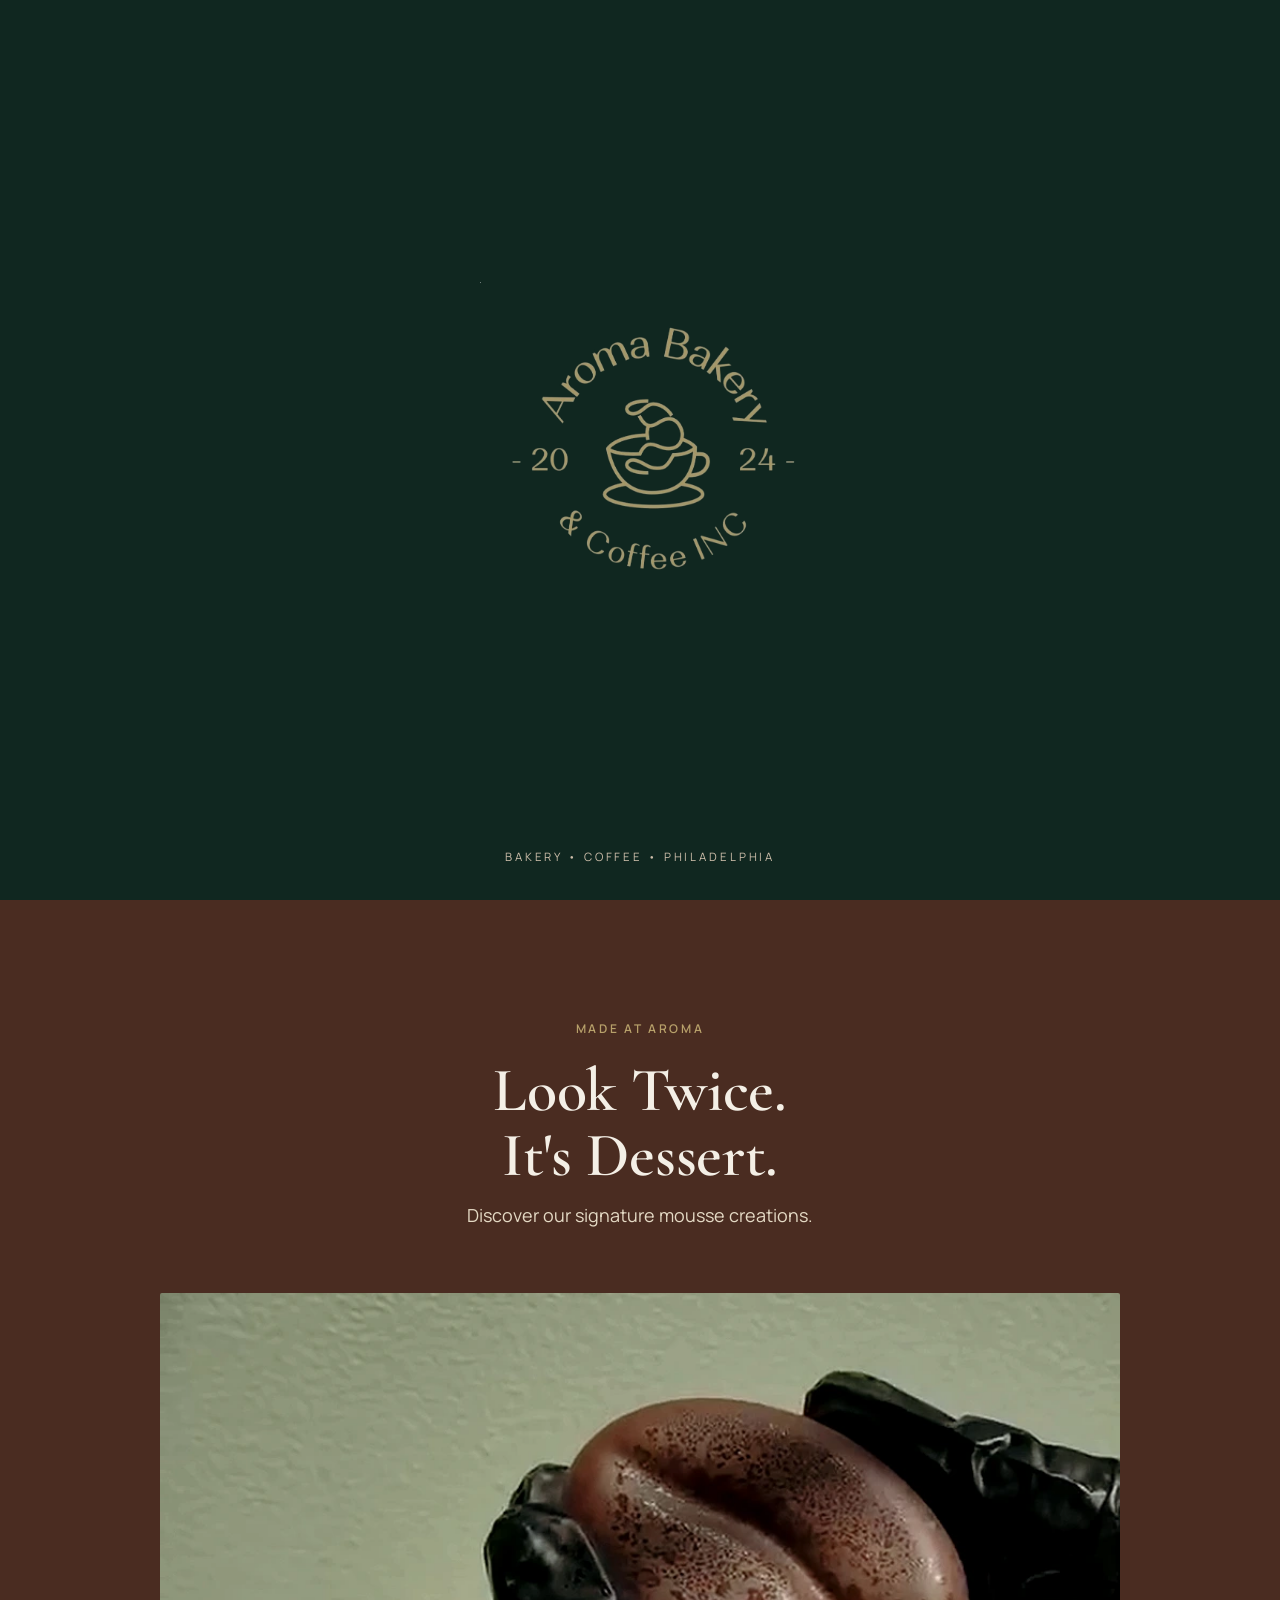
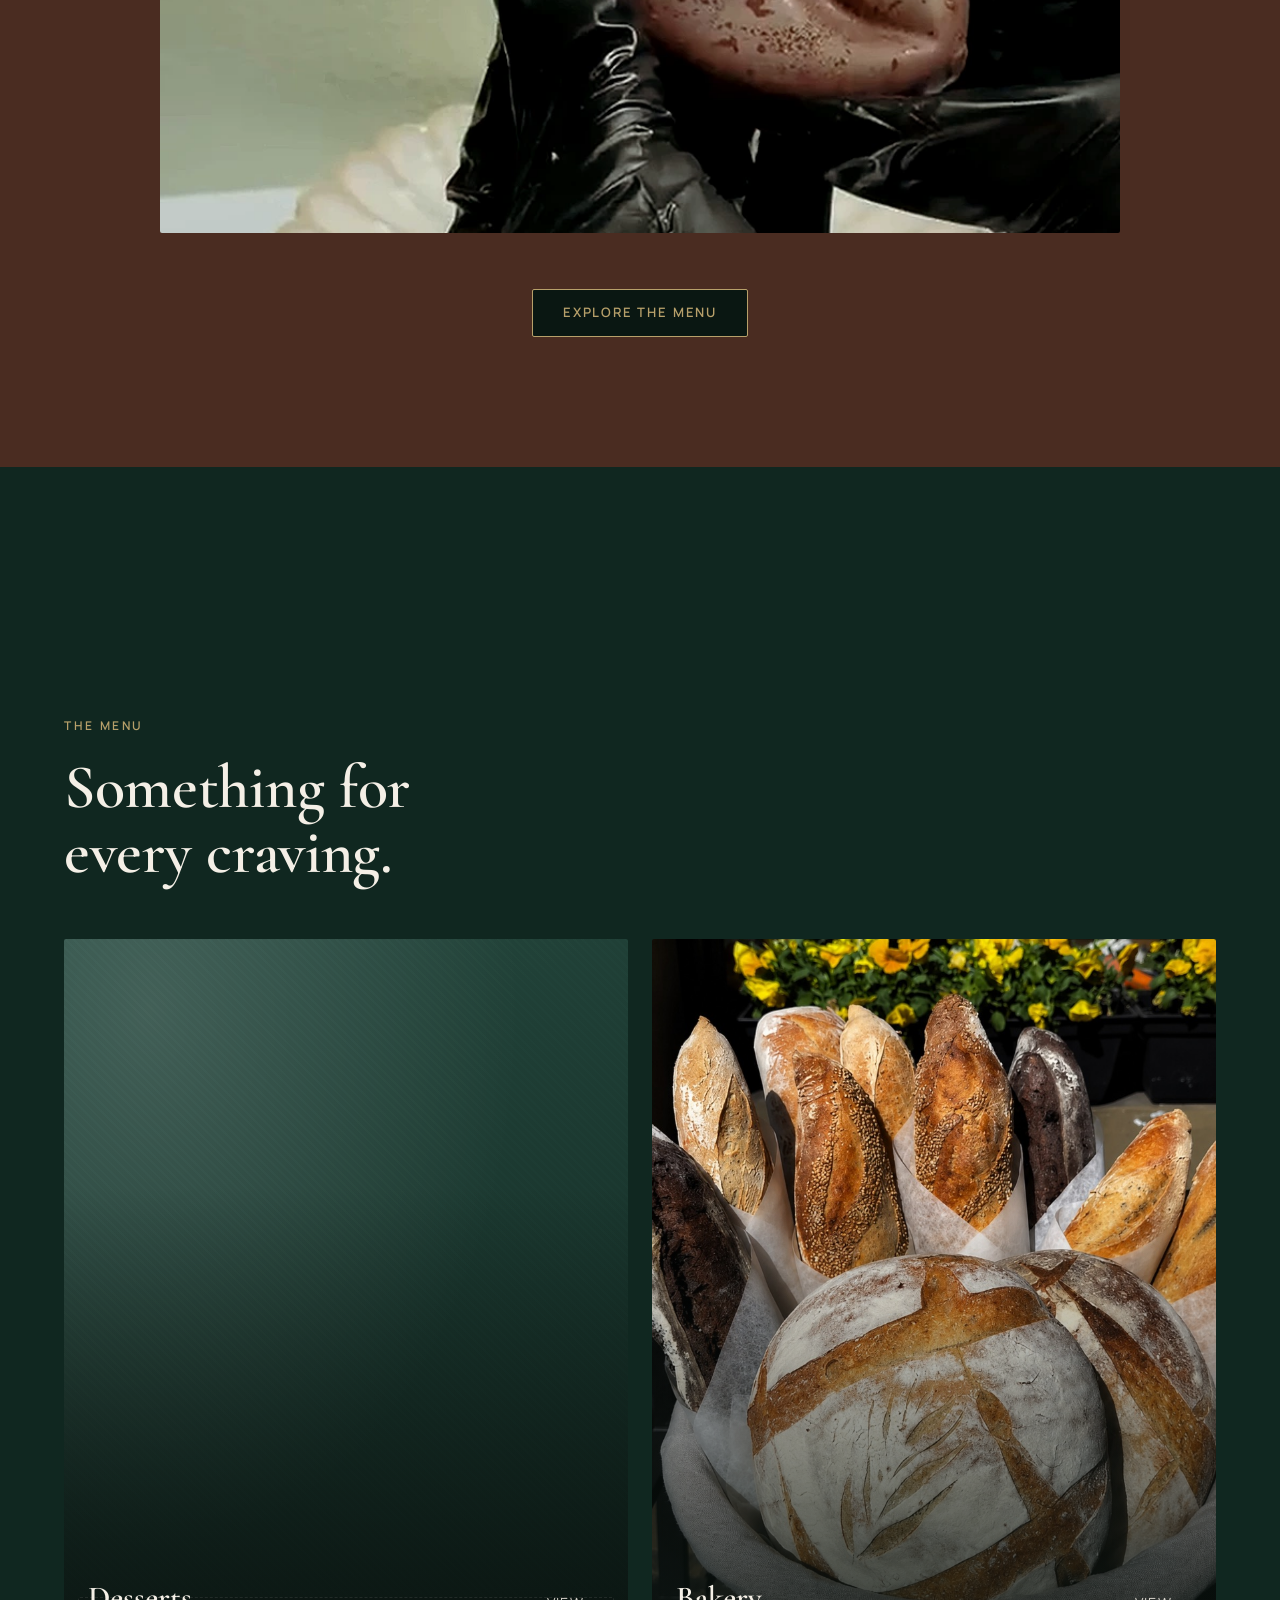
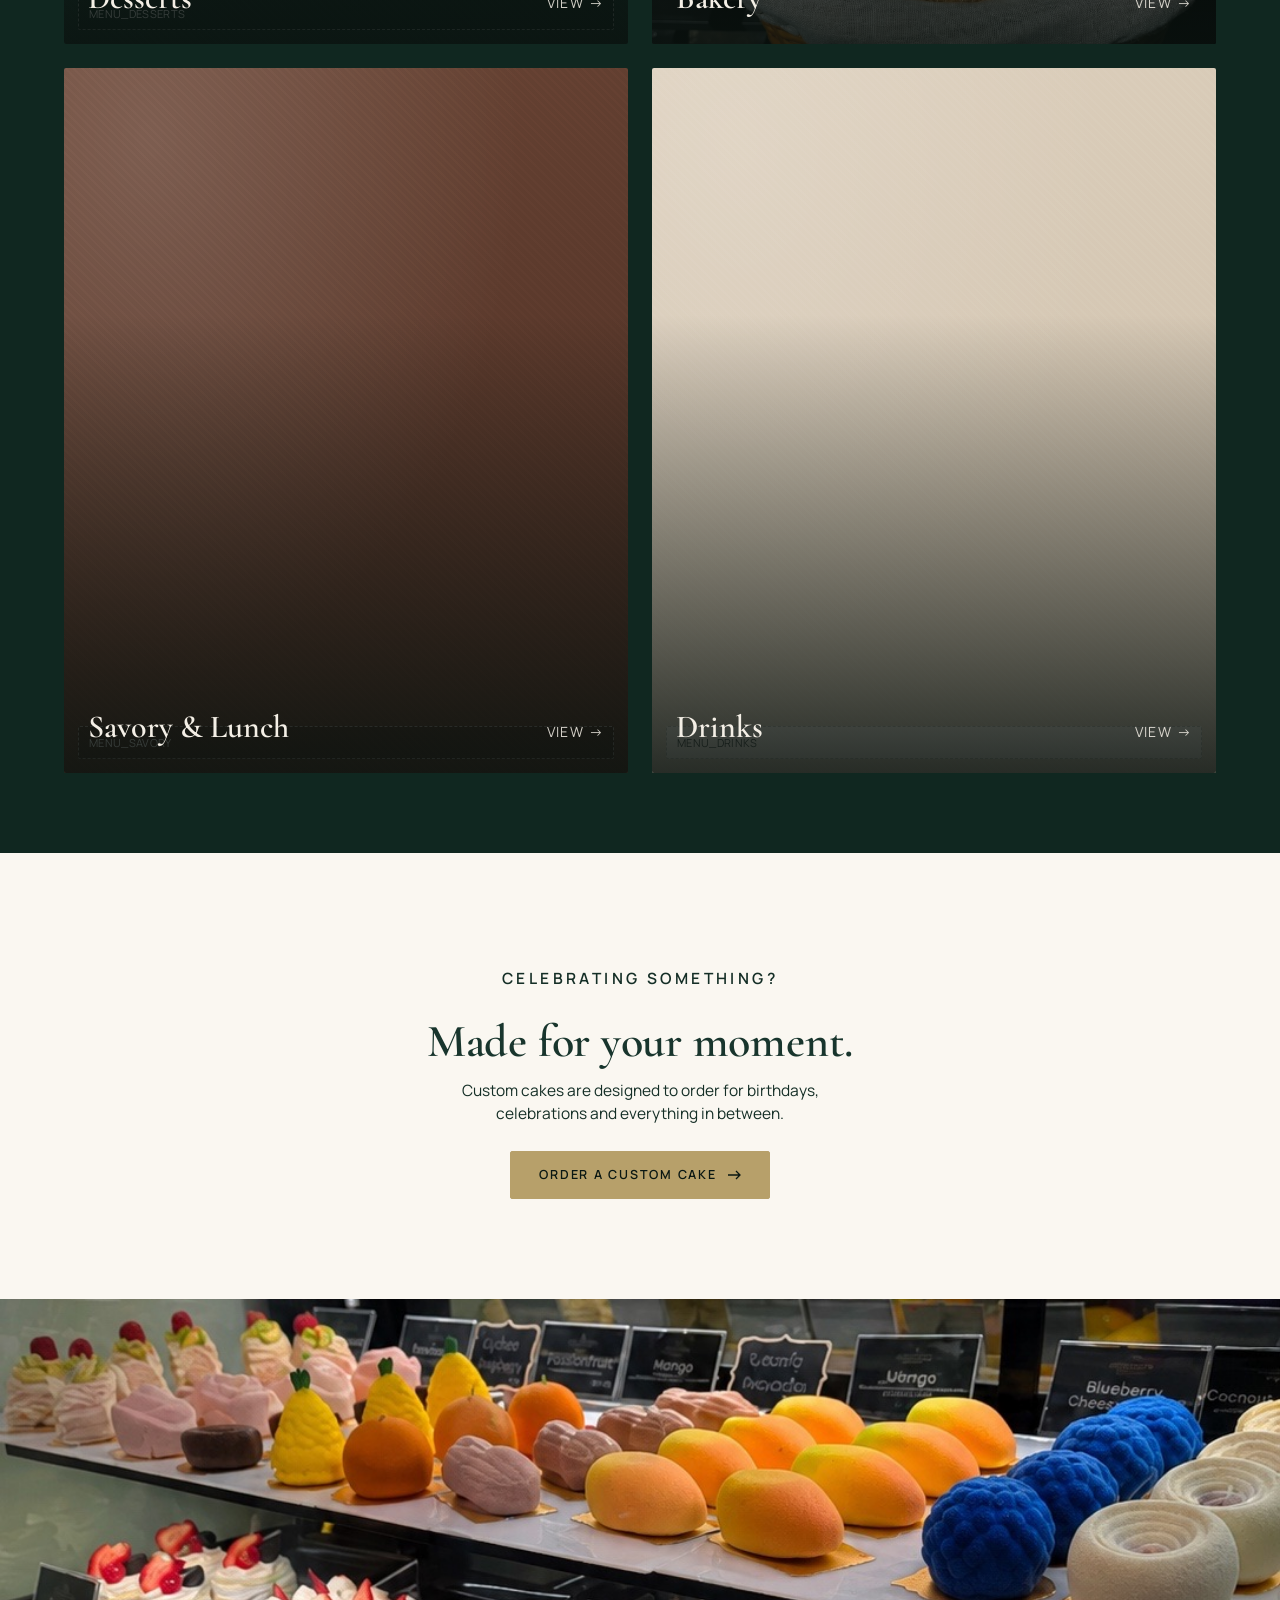
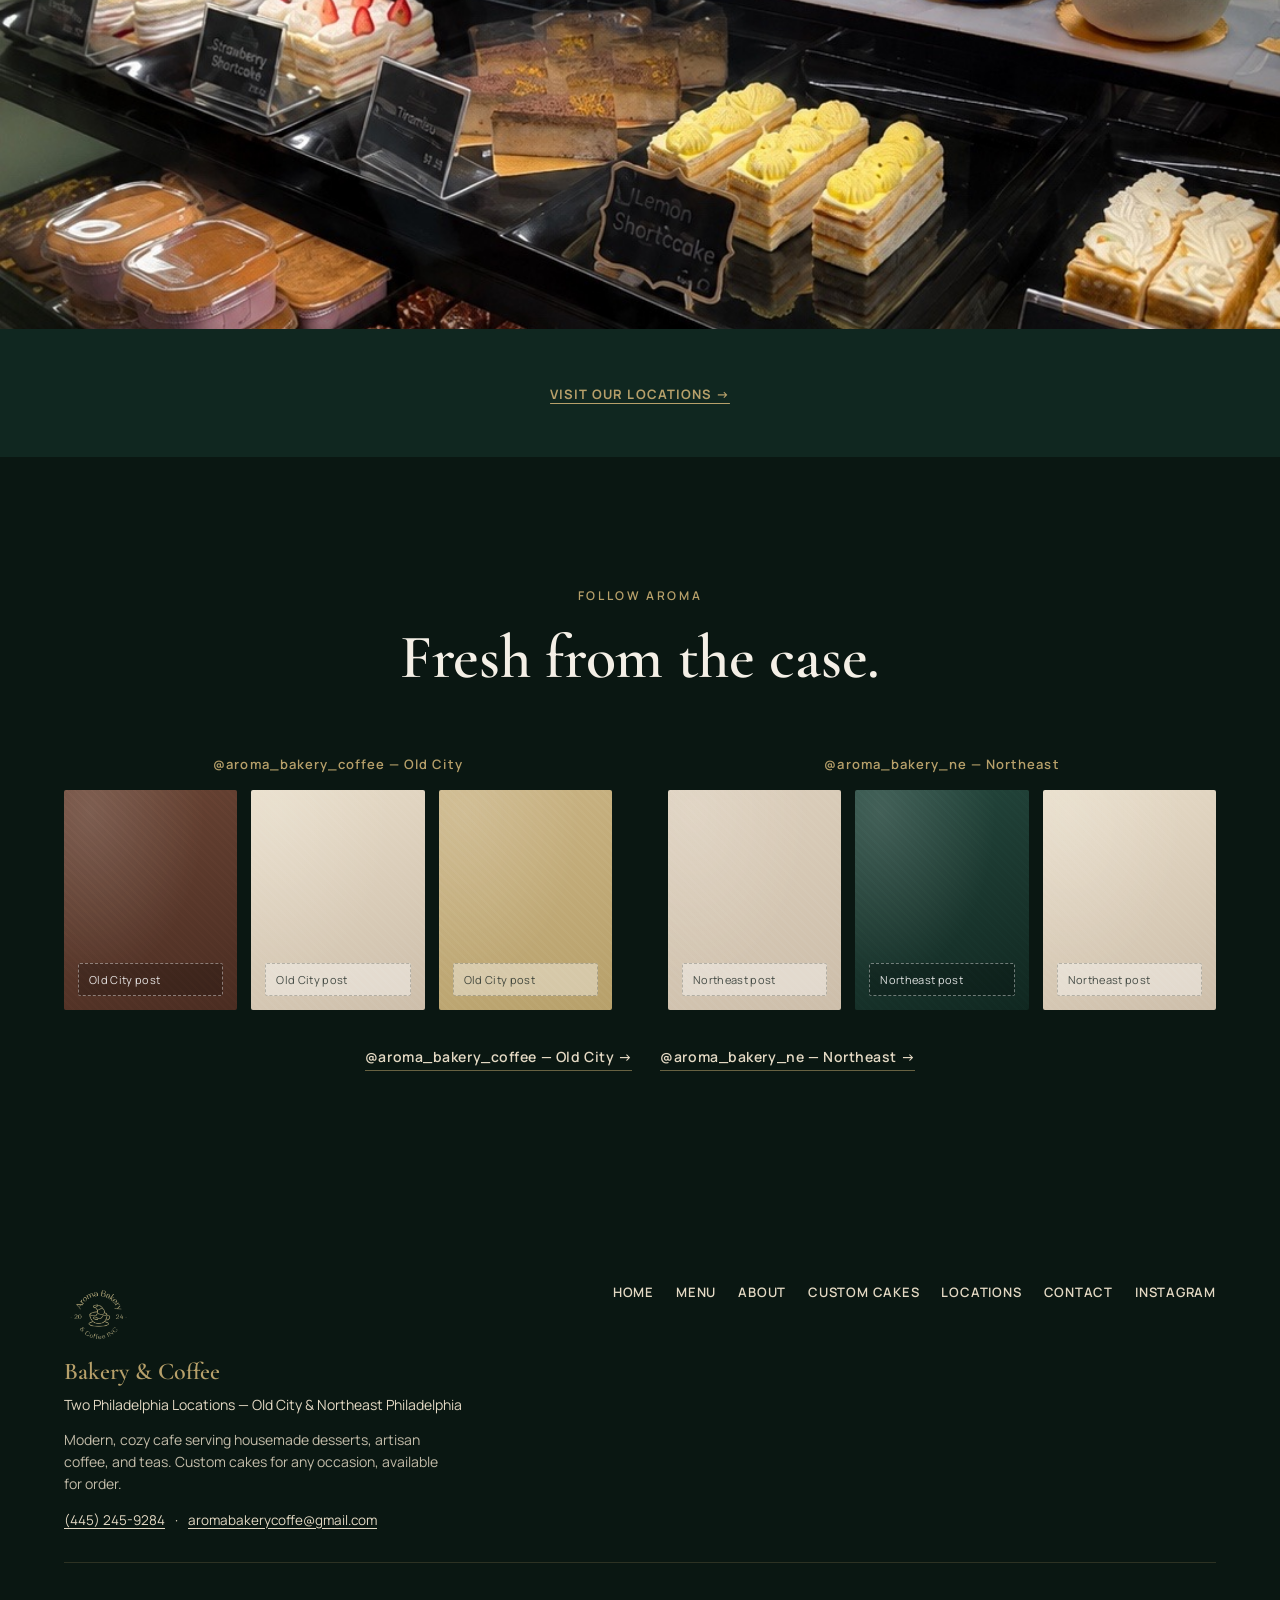
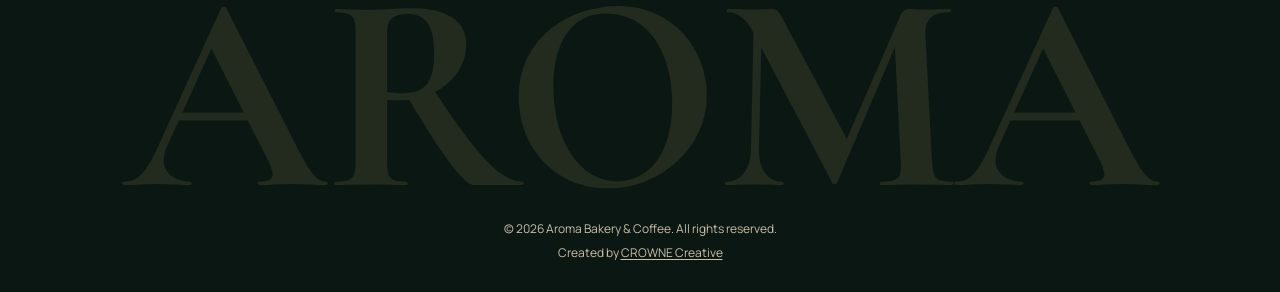
==== commit 34098fe8: "Add real bread photo to the homepage Bakery menu tile Placed the real basket-of-baguettes/sourdough " ====
--- a/index.html
+++ b/index.html
@@ -164,6 +164,7 @@
       <div class="hero-actions" data-reveal style="--d:3">
         <a href="menu.html" class="btn btn--light">Explore Menu</a>
       </div>
+      <a href="custom-cakes.html" class="hero-cake-link" data-reveal style="--d:4">Order a Custom Cake</a>
     </div>
 
     <a href="#mousse" class="scroll-cue" aria-label="Scroll to discover">
@@ -217,7 +218,7 @@
         </div>
       </a>
       <a href="menu.html#panel-bread" class="menu-cat-card" data-reveal style="--d:1">
-        <div class="ph-photo" data-tone="beige" data-caption="MENU_BAKERY" role="img" aria-label="Placeholder — bakery category photograph"></div>
+        <img class="menu-cat-photo" src="assets/img/menu-bakery-bread.jpg" alt="Fresh baguettes and sourdough loaves in a basket" loading="lazy" width="844" height="1125">
         <div class="menu-cat-label">
           <span class="menu-cat-name">Bakery</span>
           <span class="menu-cat-arrow">View →</span>
--- a/assets/css/styles.css
+++ b/assets/css/styles.css
@@ -535,6 +535,14 @@
   margin-bottom:30px;
 }
 .hero-actions{ display:flex; flex-wrap:wrap; gap:14px; }
+.hero-cake-link{
+  display:inline-block; margin-top:16px;
+  font-size:13px; letter-spacing:.02em; font-weight:500;
+  color:var(--cream);
+  text-decoration:underline; text-underline-offset:3px;
+  transition:opacity .3s var(--ease);
+}
+.hero-cake-link:hover{ opacity:.7; }
 
 [data-reveal]{
   opacity:0;
@@ -623,12 +631,15 @@
   border-radius:2px;
   display:block;
 }
-.menu-cat-card .ph-photo{ transition:transform .65s var(--ease); }
-.menu-cat-card:hover .ph-photo{ transform:scale(1.03); }
+.menu-cat-card .ph-photo,
+.menu-cat-photo{ transition:transform .65s var(--ease); }
+.menu-cat-card:hover .ph-photo,
+.menu-cat-card:hover .menu-cat-photo{ transform:scale(1.03); }
+.menu-cat-photo{ width:100%; height:100%; object-fit:cover; display:block; }
 .menu-cat-card::after{
   content:"";
   position:absolute; inset:0;
-  background:linear-gradient(180deg, transparent 45%, rgba(10,18,15,.6) 100%);
+  background:linear-gradient(180deg, transparent 35%, rgba(10,18,15,.85) 100%);
   pointer-events:none;
 }
 .menu-cat-label{
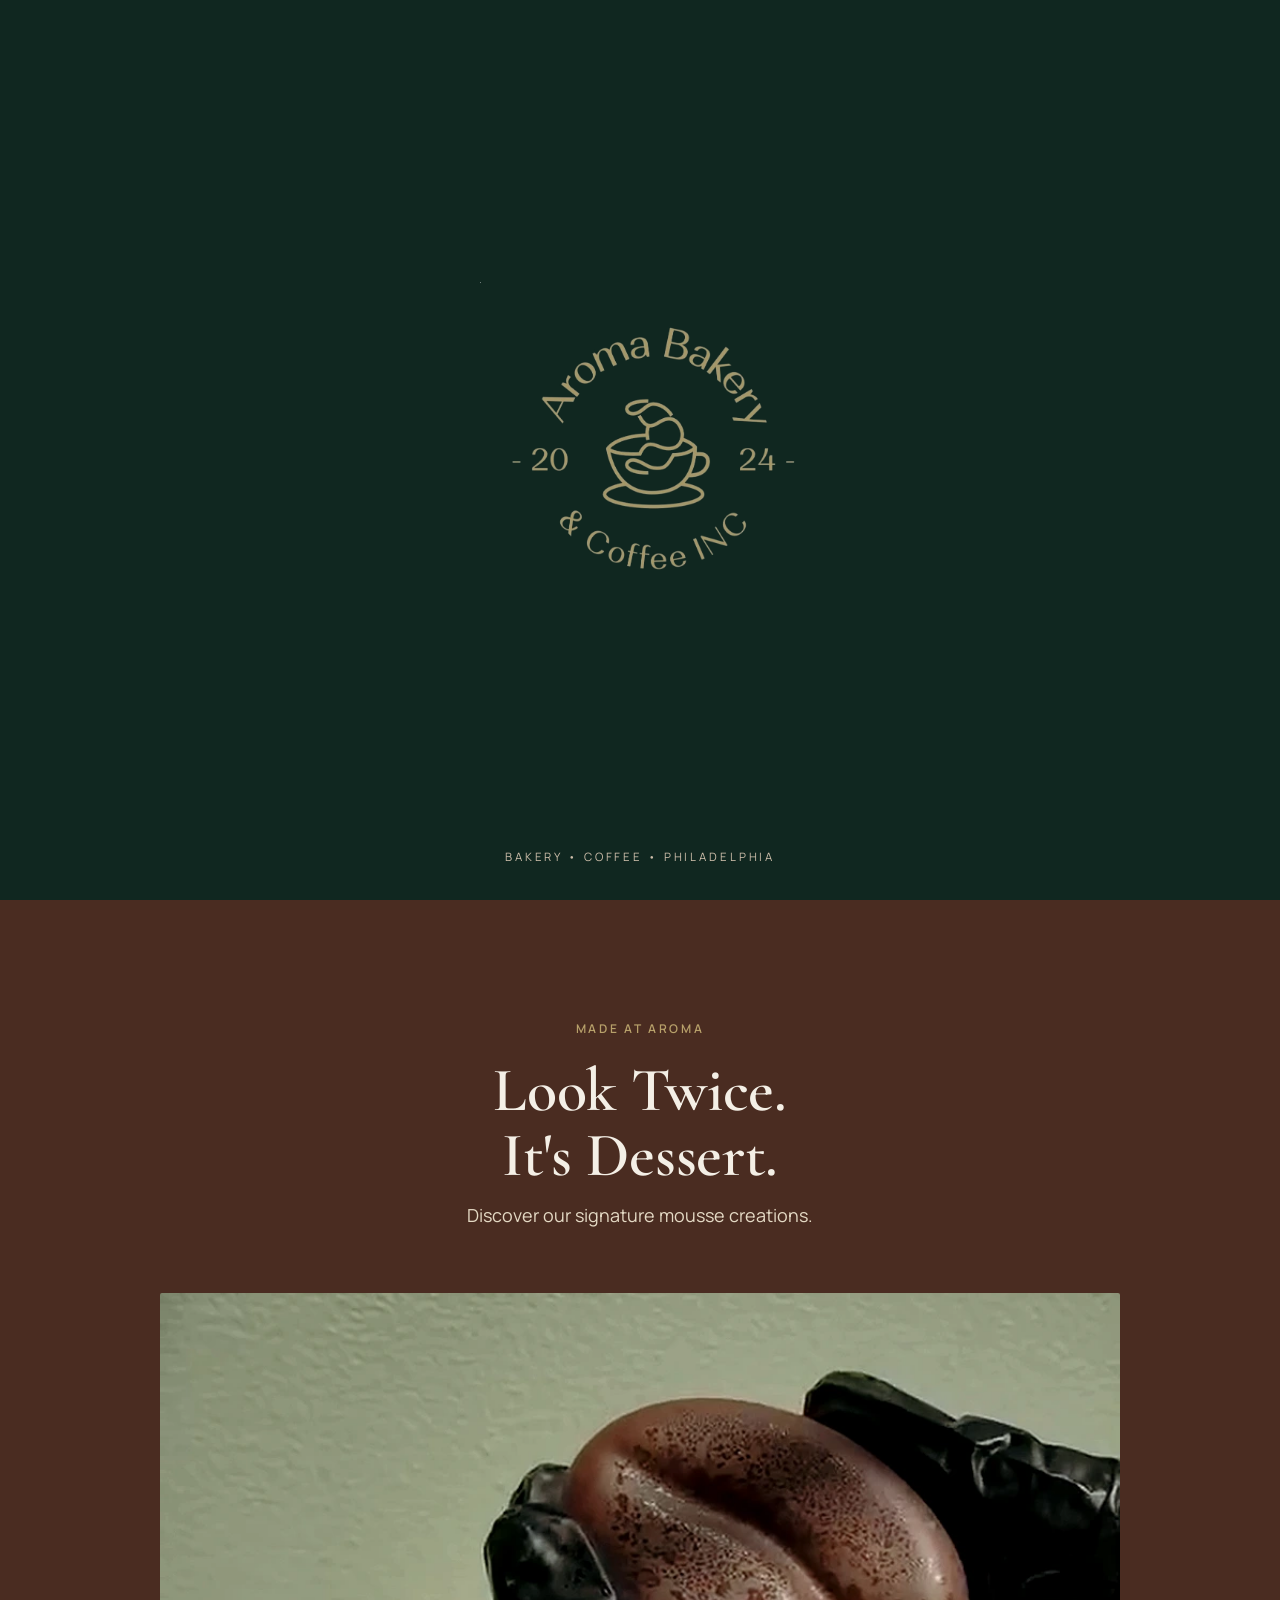
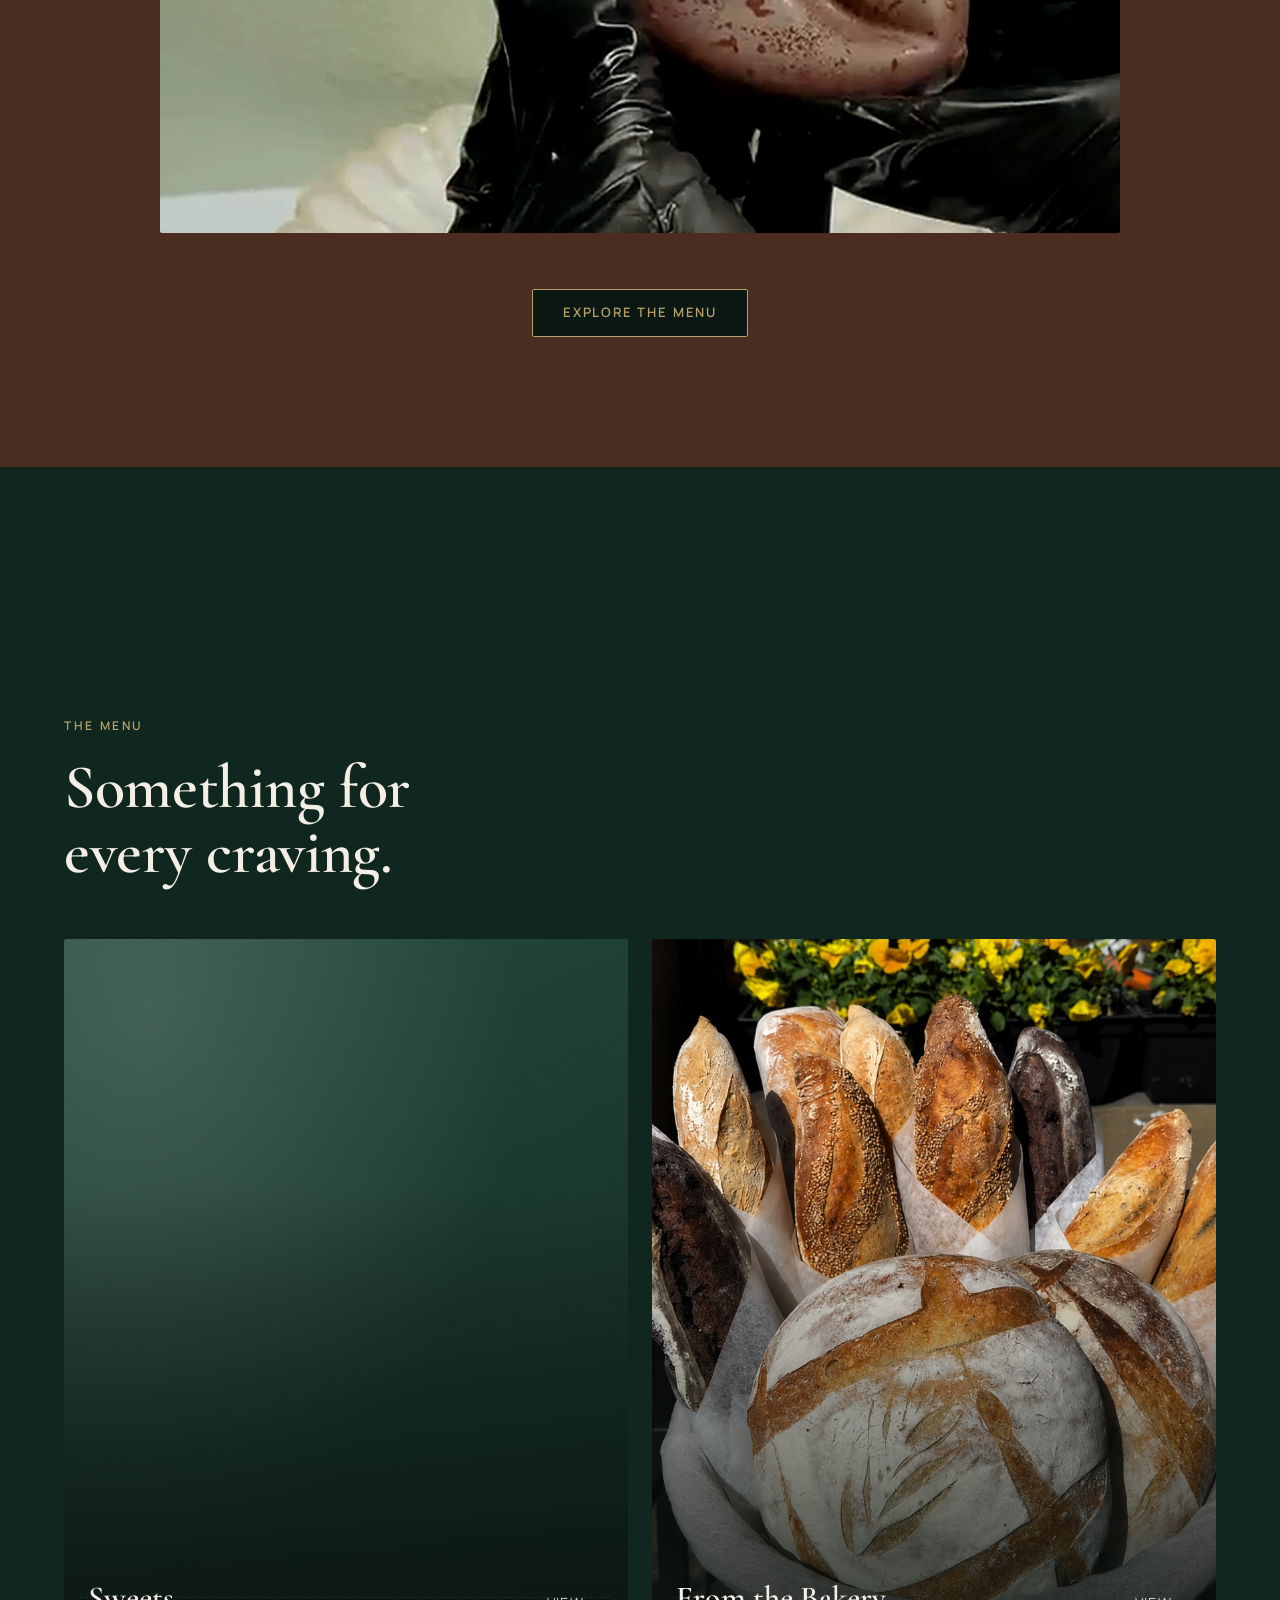
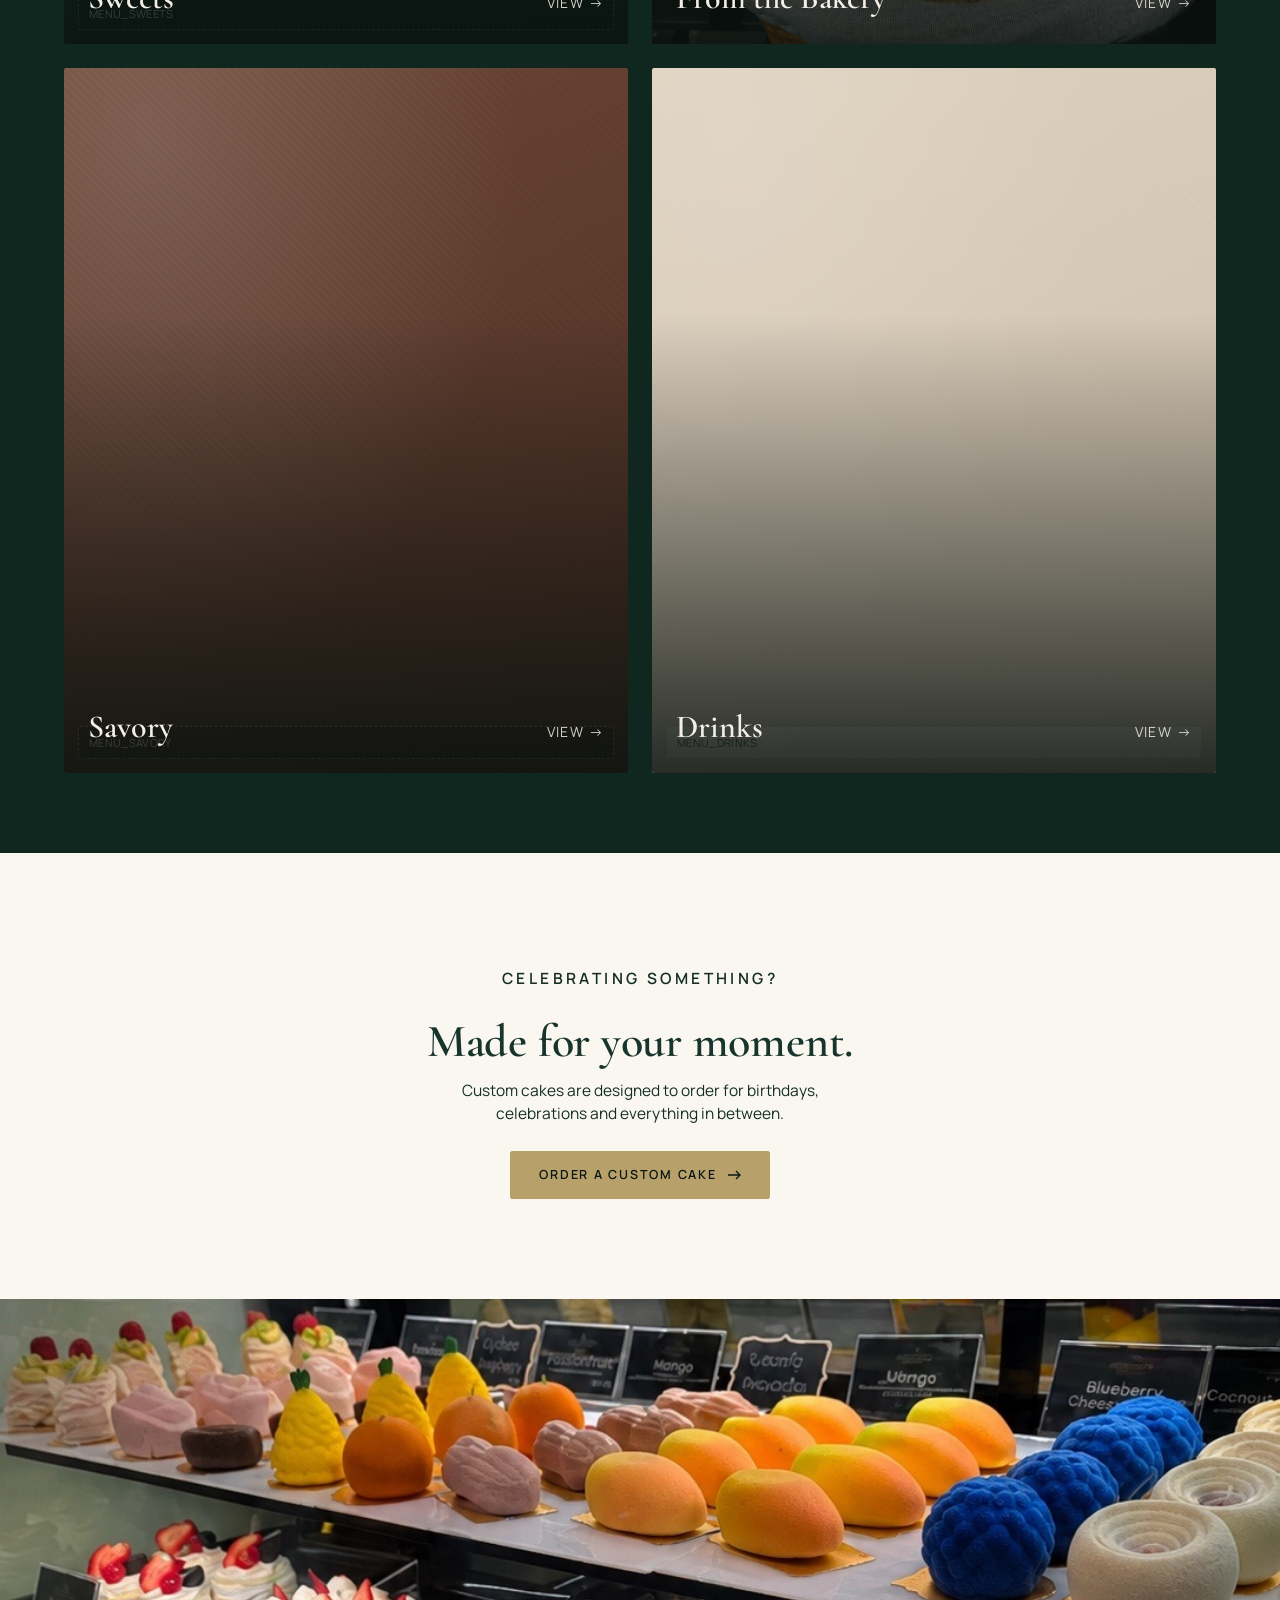
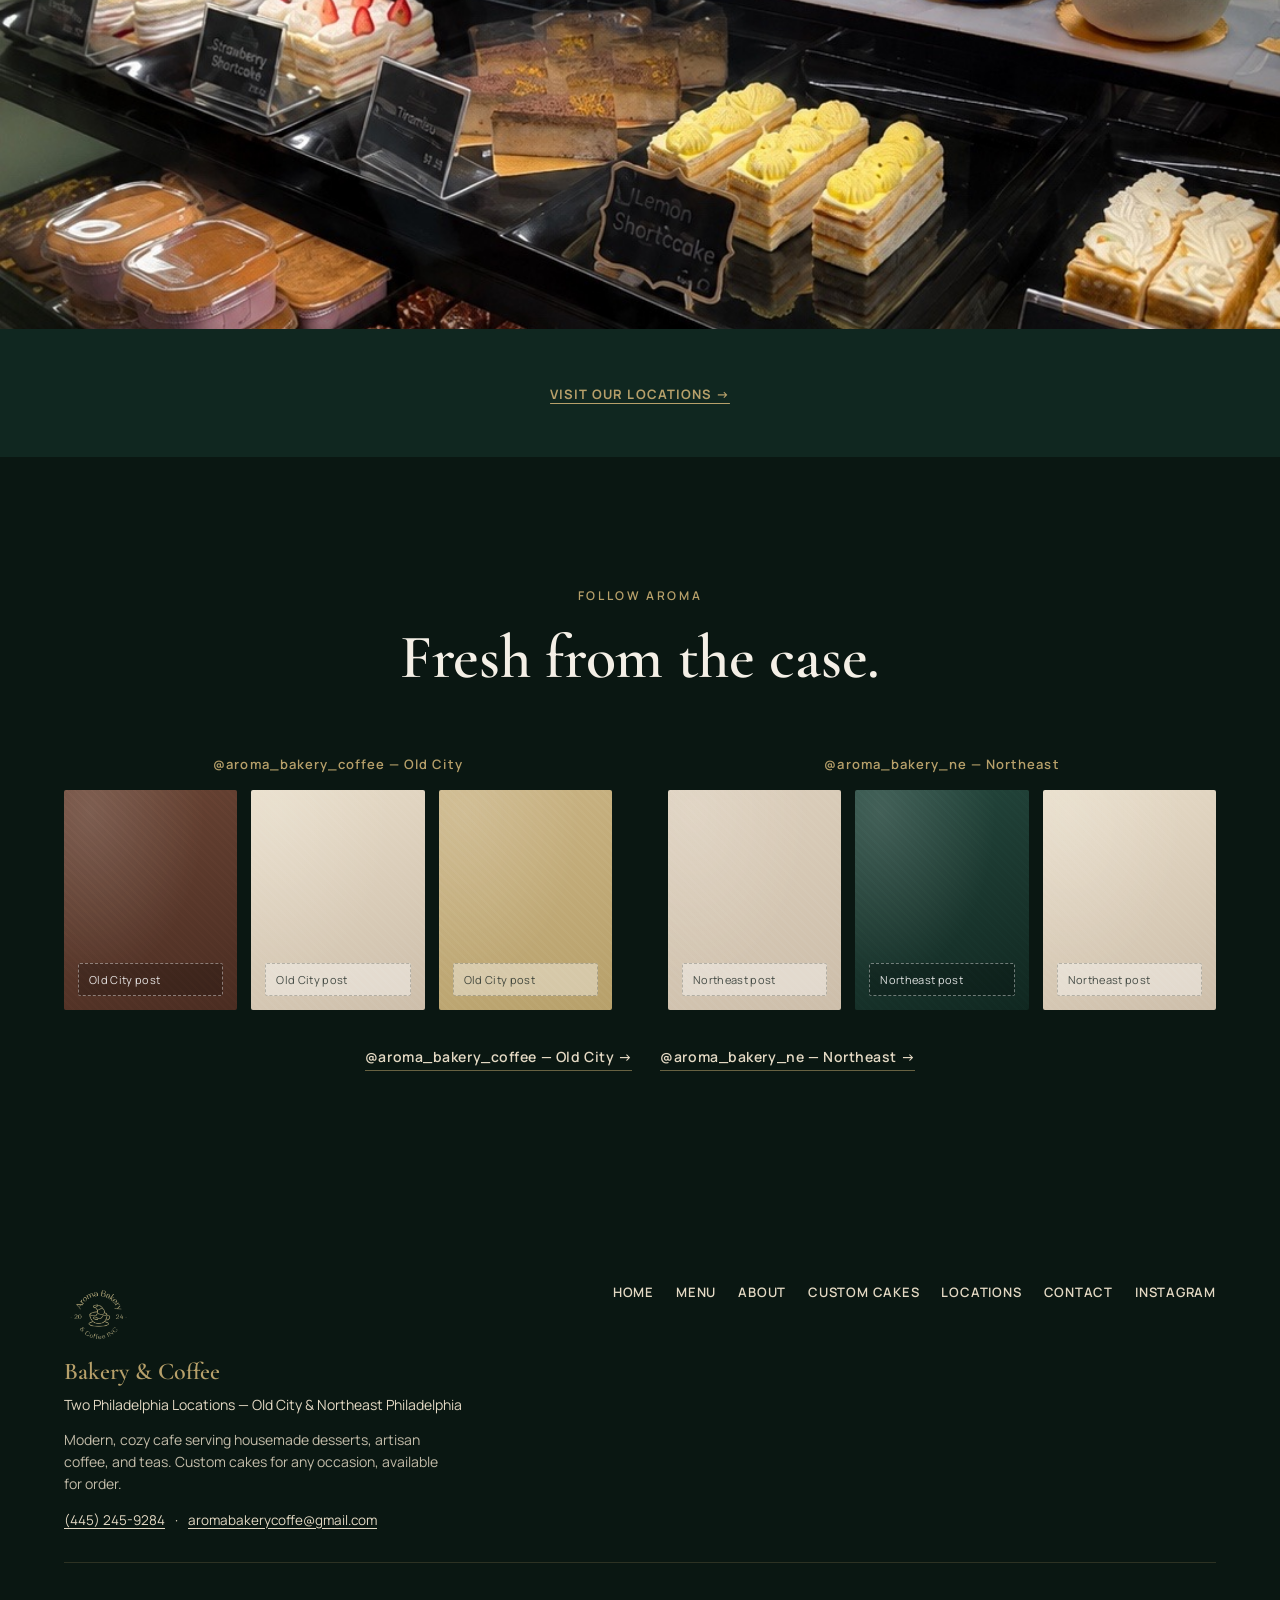
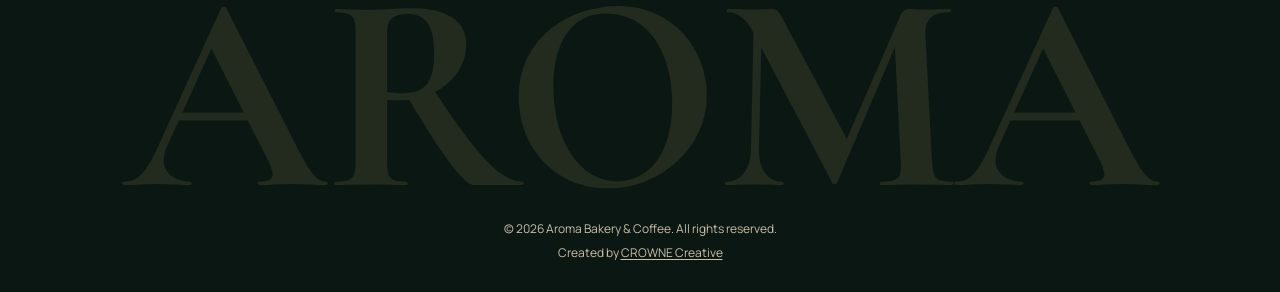
==== commit c9f06e19: "Redesign Menu page: 4 categories, light palette, real-text drinks menu Complete rebuild of menu.html" ====
--- a/index.html
+++ b/index.html
@@ -16,6 +16,11 @@
 <meta property="og:url" content="https://www.aromabakeryandcoffee.com/">
 <meta name="twitter:card" content="summary_large_image">
 
+<!-- Both Bakery entries below intentionally omit openingHoursSpecification —
+     the two locations' real hours are not confirmed and are NOT assumed to
+     be identical. See LOCATIONS in assets/js/main.js (drives the Locations
+     page) — once each location's real hours are confirmed, set them there
+     and add matching openingHoursSpecification blocks here. -->
 <script type="application/ld+json">
 {
   "@context": "https://schema.org",
@@ -45,12 +50,6 @@
         "addressRegion": "PA",
         "addressCountry": "US"
       },
-      "openingHoursSpecification": {
-        "@type": "OpeningHoursSpecification",
-        "dayOfWeek": ["Monday","Tuesday","Wednesday","Thursday","Friday","Saturday","Sunday"],
-        "opens": "09:00",
-        "closes": "18:00"
-      },
       "sameAs": ["https://instagram.com/aroma_bakery_coffee"]
     },
     {
@@ -70,12 +69,6 @@
         "postalCode": "19115",
         "addressCountry": "US"
       },
-      "openingHoursSpecification": {
-        "@type": "OpeningHoursSpecification",
-        "dayOfWeek": ["Monday","Tuesday","Wednesday","Thursday","Friday","Saturday","Sunday"],
-        "opens": "09:00",
-        "closes": "18:00"
-      },
       "sameAs": ["https://instagram.com/aroma_bakery_ne"]
     }
   ]
@@ -210,28 +203,28 @@
     </div>
 
     <div class="menu-cat-grid">
-      <a href="menu.html" class="menu-cat-card" data-reveal>
-        <div class="ph-photo" data-tone="forest" data-caption="MENU_DESSERTS" role="img" aria-label="Placeholder — desserts category photograph"></div>
+      <a href="menu.html#panel-sweets" class="menu-cat-card" data-reveal>
+        <div class="ph-photo" data-tone="forest" data-caption="MENU_SWEETS" role="img" aria-label="Placeholder — sweets category photograph"></div>
         <div class="menu-cat-label">
-          <span class="menu-cat-name">Desserts</span>
+          <span class="menu-cat-name">Sweets</span>
           <span class="menu-cat-arrow">View →</span>
         </div>
       </a>
-      <a href="menu.html#panel-bread" class="menu-cat-card" data-reveal style="--d:1">
+      <a href="menu.html#panel-bakery" class="menu-cat-card" data-reveal style="--d:1">
         <img class="menu-cat-photo" src="assets/img/menu-bakery-bread.jpg" alt="Fresh baguettes and sourdough loaves in a basket" loading="lazy" width="844" height="1125">
         <div class="menu-cat-label">
-          <span class="menu-cat-name">Bakery</span>
+          <span class="menu-cat-name">From the Bakery</span>
           <span class="menu-cat-arrow">View →</span>
         </div>
       </a>
-      <a href="menu.html#panel-lunch" class="menu-cat-card" data-reveal style="--d:1">
-        <div class="ph-photo" data-tone="chocolate" data-caption="MENU_SAVORY" role="img" aria-label="Placeholder — savory and lunch category photograph"></div>
+      <a href="menu.html#panel-savory" class="menu-cat-card" data-reveal style="--d:1">
+        <div class="ph-photo" data-tone="chocolate" data-caption="MENU_SAVORY" role="img" aria-label="Placeholder — savory category photograph"></div>
         <div class="menu-cat-label">
-          <span class="menu-cat-name">Savory &amp; Lunch</span>
+          <span class="menu-cat-name">Savory</span>
           <span class="menu-cat-arrow">View →</span>
         </div>
       </a>
-      <a href="menu.html#panel-coffee" class="menu-cat-card" data-reveal style="--d:2">
+      <a href="menu.html#panel-drinks" class="menu-cat-card" data-reveal style="--d:2">
         <div class="ph-photo" data-tone="sage" data-caption="MENU_DRINKS" role="img" aria-label="Placeholder — drinks category photograph"></div>
         <div class="menu-cat-label">
           <span class="menu-cat-name">Drinks</span>
--- a/assets/css/styles.css
+++ b/assets/css/styles.css
@@ -682,41 +682,43 @@
 .bleed-photo .ph-photo{ min-height:100%; }
 .bleed-photo-img{ width:100%; height:100%; object-fit:cover; object-position:center 35%; display:block; }
 
-/* ---------- Menu ---------- */
-.menu-section{ background:var(--forest-deep); }
+/* ---------- Menu — warm, light European-bakery palette ---------- */
+/* Deliberately NOT the dark forest/near-black treatment used elsewhere on
+   the site — this page reads as a bright, homey bakery case: warm ivory
+   ground, forest green for nav/headings/accents, soft sage for section
+   framing, warm brown for body copy, gold used only as a small accent. */
+.menu-section{ background:var(--ivory); }
 /* Standalone menu.html has no hero above it, so reserve room for the
    fixed header instead of letting content start underneath it. */
 .menu-section--page .section-head{ padding-top:calc(var(--header-h) + clamp(40px,6vw,64px)); }
-.menu-intro{ margin-top:6px; }
+.menu-intro{ margin-top:6px; max-width:58ch; }
+
+/* Category selector — a clean horizontal pill row. Not sticky: it scrolls
+   away with the page instead of permanently covering the content below. */
 .menu-tabs{
   max-width:var(--container);
-  margin:0 auto;
+  margin:clamp(28px,4vw,44px) auto 0;
   padding:0 var(--gutter);
-  display:flex; gap:clamp(18px,3vw,40px);
-  border-bottom:1px solid rgba(183,160,106,.28);
+  display:flex; gap:clamp(8px,1.4vw,14px);
   overflow-x:auto;
   scrollbar-width:none;
 }
 .menu-tabs::-webkit-scrollbar{ display:none; }
 .menu-tab{
-  position:relative;
-  padding:16px 2px 18px;
-  font-family:var(--font-serif);
-  font-size:clamp(17px,2vw,22px);
+  flex:0 0 auto;
+  padding:10px 20px;
+  border-radius:999px;
+  border:1px solid rgba(24,53,45,.2);
+  font-family:var(--font-sans);
+  font-size:14px;
   font-weight:600;
-  color:var(--sage);
+  letter-spacing:.01em;
+  color:var(--forest-2);
   white-space:nowrap;
-  transition:color .35s var(--ease);
-}
-.menu-tab::after{
-  content:""; position:absolute; left:0; right:0; bottom:-1px; height:2px;
-  background:var(--gold);
-  transform:scaleX(0); transform-origin:left;
-  transition:transform .4s var(--ease);
-}
-.menu-tab.is-active{ color:var(--gold); }
-.menu-tab.is-active::after{ transform:scaleX(1); }
-.menu-tab:hover{ color:var(--cream); }
+  transition:color .3s var(--ease), background .3s var(--ease), border-color .3s var(--ease);
+}
+.menu-tab:hover{ border-color:var(--forest); }
+.menu-tab.is-active{ background:var(--forest); border-color:var(--forest); color:var(--ivory); }
 
 .menu-panels{ max-width:var(--container); margin:0 auto; padding:clamp(34px,5vw,56px) var(--gutter) clamp(80px,10vw,130px); }
 .menu-panel{ display:none; }
@@ -725,117 +727,141 @@
   animation:panelIn .5s var(--ease);
 }
 @keyframes panelIn{ from{ opacity:0; transform:translateY(10px);} to{ opacity:1; transform:translateY(0);} }
-.menu-cats{ display:grid; grid-template-columns:repeat(3,1fr); gap:clamp(28px,4vw,50px); }
+
+.menu-section-title{
+  font-family:var(--font-serif); font-weight:600; color:var(--forest);
+  font-size:clamp(22px,2.4vw,28px); margin-bottom:clamp(18px,2.6vw,26px);
+}
+
+/* Compact text-list groups — used for Savory subgroups and any bakery
+   items without a unique photo. Soft sage card, no black, no heavy
+   borders between lines. */
+.menu-cats{ display:grid; grid-template-columns:repeat(3,1fr); gap:clamp(20px,2.6vw,32px); }
 @media (max-width:899px){ .menu-cats{ grid-template-columns:1fr; } }
-/* iPad / tablet: 2-column, not the cramped 3-col desktop grid or a single stretched column */
 @media (min-width:640px) and (max-width:1024px){
   .menu-cats{ grid-template-columns:repeat(2,1fr); }
 }
 .menu-cat--wide{ grid-column:1/-1; }
+.menu-cat{
+  background:var(--pale-sage);
+  border-radius:6px;
+  padding:clamp(22px,2.8vw,28px) clamp(20px,2.4vw,26px);
+}
 .menu-cat h3{
-  font-family:var(--font-serif); font-size:22px; font-weight:600;
-  color:var(--cream); margin-bottom:14px;
-  padding-bottom:10px; border-bottom:1px solid rgba(183,160,106,.3);
-}
+  font-family:var(--font-serif); font-size:19px; font-weight:600;
+  color:var(--forest); margin-bottom:4px;
+}
+.menu-cat-sub{ font-size:13px; color:var(--chocolate); opacity:.8; margin-bottom:10px; }
 .menu-cat li{
-  padding:7px 0; font-size:15px; color:var(--pale-sage);
+  padding:5px 0; font-size:15px; color:var(--text);
   display:flex; align-items:baseline; gap:8px;
 }
-.menu-cat li::before{ content:"—"; color:var(--gold); font-size:12px; }
-.menu-note{ margin-top:14px; font-size:13px; font-style:italic; color:var(--sage); }
-
-/* Sticky mobile tab bar */
-@media (max-width:640px){
-  .menu-tabs{ position:sticky; top:var(--header-h-scrolled); z-index:20; background:var(--forest-deep); }
-}
-
-/* ---------- Sweet/food tab — dark editorial gallery ---------- */
-/* Replaces plain text lists for the dessert menu: a deep chocolate-brown
-   editorial canvas, desserts at varied heights/sizes, thin ivory type
-   naming each one nearby — styled after a luxury pastry editorial rather
-   than a conventional menu graphic. Category names from the real Aroma
-   menu are kept; only the *presentation* changes here. */
-.food-editorial{
-  background:var(--chocolate);
-  border-radius:2px;
-  padding:clamp(28px,4vw,56px) clamp(20px,3.5vw,48px);
-  margin-bottom:clamp(28px,4vw,48px);
-}
-.food-editorial:last-child{ margin-bottom:0; }
-.food-editorial-head{ margin-bottom:clamp(28px,4vw,44px); }
-.food-editorial-head .eyebrow{ color:var(--gold); margin-bottom:8px; }
-.food-editorial-head h3{
-  font-family:var(--font-serif); font-weight:600; color:var(--cream);
-  font-size:clamp(24px,2.8vw,34px);
-}
-.food-editorial-grid{
+.menu-cat li::before{ content:"—"; color:var(--gold); font-size:12px; flex-shrink:0; }
+.menu-note{ margin-top:14px; font-size:13px; font-style:italic; color:var(--chocolate); opacity:.75; }
+
+/* ---------- Sweets — one curated editorial grid, not a wall of images ---------- */
+.sweets-grid{
   display:grid;
-  grid-template-columns:repeat(6,1fr);
-  gap:clamp(14px,1.8vw,22px);
-  align-items:end;
-}
-.food-editorial-item{
-  position:relative;
-  margin:0;
-  grid-column:span 3;
-  aspect-ratio:3/4;
-  border-radius:2px;
+  grid-template-columns:repeat(3,1fr);
+  gap:clamp(26px,3.2vw,40px) clamp(18px,2.4vw,30px);
+  margin-bottom:clamp(48px,6vw,72px);
+}
+@media (max-width:767px){
+  .sweets-grid{ grid-template-columns:repeat(2,1fr); gap:24px 16px; }
+}
+.sweets-item{ text-align:center; }
+.sweets-item-frame{
+  aspect-ratio:1/1;
+  border-radius:8px;
   overflow:hidden;
-}
-.food-editorial .menu-note{ color:var(--pale-sage); margin-top:16px; }
-.food-editorial-item--lg{ grid-column:span 4; aspect-ratio:4/5; }
-.food-editorial-item--sm{ grid-column:span 2; aspect-ratio:1/1; }
-.food-editorial-item .ph-photo{ transition:transform .65s var(--ease); }
-.food-editorial-item:hover .ph-photo{ transform:scale(1.03); }
-.food-editorial-item::before{
-  content:""; position:absolute; inset:0; z-index:1;
-  background:linear-gradient(180deg, transparent 55%, rgba(20,10,6,.72) 100%);
-  pointer-events:none;
-}
-.food-editorial-name{
-  position:absolute; left:16px; right:16px; bottom:14px; z-index:2;
-  font-family:var(--font-serif); font-weight:500; font-style:italic;
-  color:var(--cream); font-size:clamp(15px,1.6vw,19px);
-  letter-spacing:.01em;
-}
-@media (max-width:640px){
-  .food-editorial-grid{ grid-template-columns:repeat(2,1fr); }
-  .food-editorial-item{ grid-column:span 1 !important; aspect-ratio:3/4 !important; }
-}
-
-/* ---------- Drinks tab — real menu artwork gallery ---------- */
-/* Coffee & Espresso / Tea / Matcha are finished graphics, not text lists —
-   displayed large, full aspect ratio, generous breathing room. Swap each
-   .drink-menu-art placeholder for a real <img> (see the HTML comment
-   above the Drinks panel in menu.html). */
-.drink-menu-gallery{
-  display:flex;
-  flex-direction:column;
-  gap:clamp(40px,6vw,72px);
-  max-width:760px;
+  border:1px solid rgba(24,53,45,.12);
+  box-shadow:0 6px 16px rgba(24,53,45,.1);
+}
+.sweets-item-photo{
+  width:100%; height:100%; object-fit:cover; display:block;
+  transition:transform .5s var(--ease);
+}
+.sweets-item:hover .sweets-item-photo{ transform:scale(1.035); }
+.sweets-item-name{
+  margin-top:12px;
+  font-family:var(--font-sans);
+  font-size:clamp(13.5px,1.2vw,15px);
+  font-weight:600;
+  color:var(--chocolate);
+  transition:color .3s var(--ease);
+}
+.sweets-item:hover .sweets-item-name{ color:var(--forest); }
+
+/* Custom Cakes teaser — short and simple, no repeated bullet list */
+.sweets-cta{
+  background:var(--pale-sage);
+  border-radius:8px;
+  padding:clamp(30px,4.4vw,44px) clamp(24px,4vw,40px);
+  text-align:center;
+}
+.sweets-cta h3{
+  font-family:var(--font-serif); font-weight:600; color:var(--forest);
+  font-size:clamp(22px,2.6vw,28px); margin-bottom:10px;
+}
+.sweets-cta p{ color:var(--chocolate); max-width:52ch; margin:0 auto 22px; }
+
+/* ---------- From the Bakery — small editorial pairing, not a duplicate grid ---------- */
+.bakery-feature{
+  display:grid;
+  grid-template-columns:1.05fr 1fr;
+  gap:clamp(26px,4vw,48px);
+  align-items:stretch;
+}
+@media (max-width:860px){ .bakery-feature{ grid-template-columns:1fr; } }
+.bakery-hero{ border-radius:8px; overflow:hidden; }
+.bakery-hero-photo{
+  width:100%; height:100%; min-height:260px;
+  object-fit:cover; display:block;
+}
+.bakery-side{ display:flex; flex-direction:column; gap:clamp(20px,2.8vw,28px); }
+.bakery-croissants{ display:grid; grid-template-columns:1fr 1fr; gap:16px; }
+.bakery-croissant-photo{
+  width:100%; aspect-ratio:1/1; object-fit:cover; display:block;
+  border-radius:8px; border:1px solid rgba(24,53,45,.12);
+}
+.bakery-croissant-item{ text-align:center; }
+.bakery-croissant-name{ margin-top:8px; font-size:13.5px; font-weight:600; color:var(--chocolate); }
+.bakery-list{ background:var(--pale-sage); border-radius:8px; padding:clamp(20px,2.6vw,26px); flex:1; }
+.bakery-list h3{ font-family:var(--font-serif); font-size:19px; font-weight:600; color:var(--forest); margin-bottom:10px; }
+.bakery-list li{ padding:5px 0; font-size:15px; color:var(--text); display:flex; align-items:baseline; gap:8px; }
+.bakery-list li::before{ content:"—"; color:var(--gold); font-size:12px; flex-shrink:0; }
+
+/* ---------- Drinks — real responsive HTML text, no poster images ---------- */
+.drinks-menu{
+  display:grid;
+  grid-template-columns:1fr 1fr;
+  gap:clamp(40px,5vw,72px);
+  max-width:1080px;
   margin:0 auto;
 }
-.drink-menu-block{ text-align:center; }
-.drink-menu-block .eyebrow{ margin-bottom:10px; }
-/* Placeholder (div.ph-photo) sizing */
-.drink-menu-art{
-  width:100%;
-  height:auto;
-  aspect-ratio:3/4;
-  border-radius:2px;
-  overflow:hidden;
-  margin:0 auto;
-}
-/* Real artwork: apply this same class directly to the <img> (see comment
-   above the Drinks panel) — object-fit:contain preserves the full graphic
-   at its natural aspect ratio rather than cropping it. */
-img.drink-menu-art{
-  height:auto;
-  aspect-ratio:auto;
-  object-fit:contain;
-  box-shadow:0 0 0 1px rgba(183,160,106,.25);
-}
-.menu-cats--spaced{ margin-top:clamp(40px,6vw,64px); }
+@media (max-width:768px){ .drinks-menu{ grid-template-columns:1fr; } }
+.drinks-col{ display:flex; flex-direction:column; gap:clamp(40px,5vw,56px); }
+.drink-group-title{
+  font-family:var(--font-serif); font-weight:600; color:var(--forest);
+  font-size:clamp(19px,2.1vw,23px); margin-bottom:2px;
+  padding-bottom:10px; border-bottom:1px solid rgba(24,53,45,.22);
+}
+.drink-list{ margin-top:2px; }
+.drink-row{
+  display:flex; flex-wrap:wrap; justify-content:space-between; align-items:baseline; gap:6px 16px;
+  padding:11px 0;
+  border-bottom:1px solid rgba(24,53,45,.09);
+}
+.drink-row:last-child{ border-bottom:none; }
+.drink-row--desc{ flex-direction:column; align-items:stretch; }
+.drink-row-top{ display:flex; flex-wrap:wrap; justify-content:space-between; align-items:baseline; gap:6px 16px; }
+.drink-name{ font-size:15.5px; font-weight:600; color:var(--text); }
+.drink-variant{ font-weight:400; font-size:12.5px; color:var(--chocolate); opacity:.75; }
+.drink-desc{ font-size:13px; color:var(--chocolate); opacity:.8; margin-top:3px; max-width:36ch; }
+.drink-prices{ display:flex; gap:14px; margin-left:auto; font-size:14.5px; color:var(--forest-2); font-weight:600; white-space:nowrap; }
+.drink-addons{ margin-top:14px; padding-top:12px; border-top:1px dashed rgba(24,53,45,.22); }
+.drink-addon-row{ display:flex; justify-content:space-between; gap:16px; font-size:13.5px; color:var(--chocolate); padding:3px 0; }
+.drink-addon-row span:last-child{ font-weight:600; color:var(--forest-2); flex-shrink:0; }
 
 /* ---------- Social — 3 highlighted posts per account, side by side ---------- */
 .social-section{ background:var(--forest-black); text-align:center; padding:clamp(80px,12vw,130px) var(--gutter); }
@@ -1009,11 +1035,15 @@
   text-align:center;
   overflow:hidden;
 }
-@media (min-width:900px){ .about-hero{ min-height:calc(var(--header-h) + 480px); } }
-.about-hero .ph-photo{ position:absolute; inset:0; z-index:0; }
+@media (min-width:900px){ .about-hero{ min-height:calc(var(--header-h) + 560px); } }
+@media (min-width:1280px){ .about-hero{ min-height:calc(var(--header-h) + 680px); } }
+.about-hero .ph-photo,
+.about-hero-photo{ position:absolute; inset:0; z-index:0; width:100%; height:100%; object-fit:cover; object-position:center 58%; }
 .about-hero-overlay{
   position:absolute; inset:0; z-index:1;
-  background:linear-gradient(180deg, rgba(16,39,32,.6), rgba(16,39,32,.78));
+  background:
+    radial-gradient(120% 90% at 50% 38%, rgba(16,39,32,.42), rgba(16,39,32,.72) 65%),
+    linear-gradient(180deg, rgba(10,23,18,.55) 0%, rgba(10,23,18,.72) 55%, var(--forest-deep) 100%);
 }
 .about-hero-inner{ position:relative; z-index:2; padding:32px var(--gutter); max-width:720px; margin:0 auto; }
 .about-hero-inner .eyebrow{ color:var(--sage); }
@@ -1120,25 +1150,20 @@
    ========================================================= */
 .mousse-feature .eyebrow,
 .menu-intro-section .eyebrow,
-.menu-section .eyebrow,
 .social-section .eyebrow,
 .loc-intro .eyebrow,
 .cc-hero .eyebrow{ color:var(--gold); }
 
 .mousse-feature .display-lg,
 .menu-intro-section .display-lg,
-.menu-section .display-lg,
 .social-section .display-lg,
 .loc-intro .display-lg,
 .cc-hero .display-lg{ color:var(--cream); }
 
 .mousse-feature .body-lg, .mousse-feature .body-md,
 .menu-intro-section .body-lg, .menu-intro-section .body-md,
-.menu-section .body-lg, .menu-section .body-md,
 .social-section .body-lg,
 .cc-hero .body-lg{ color:var(--pale-sage); }
-
-.drink-menu-block .eyebrow{ color:var(--gold); }
 
 /* ---------- Footer — the deepest, darkest section on every page ---------- */
 .site-footer{ background:var(--forest-black); color:var(--cream); position:relative; overflow:hidden; }
